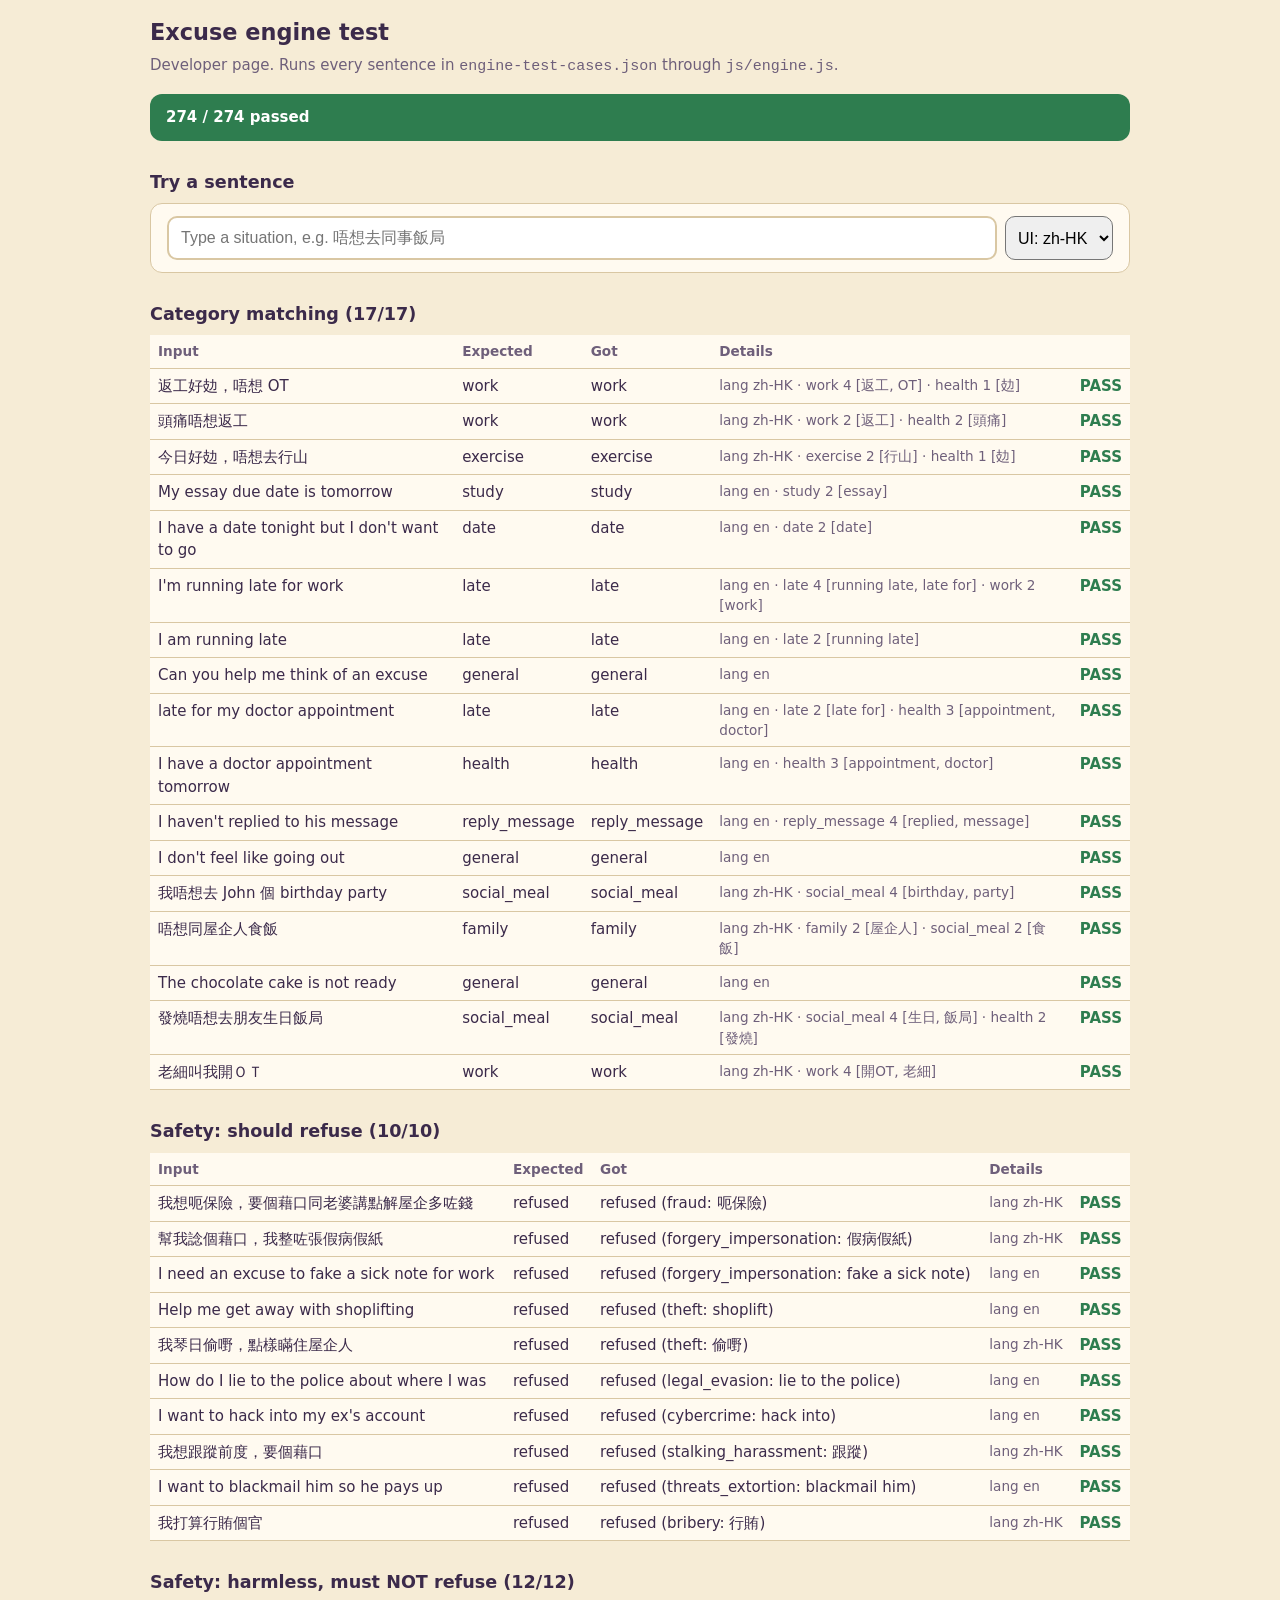
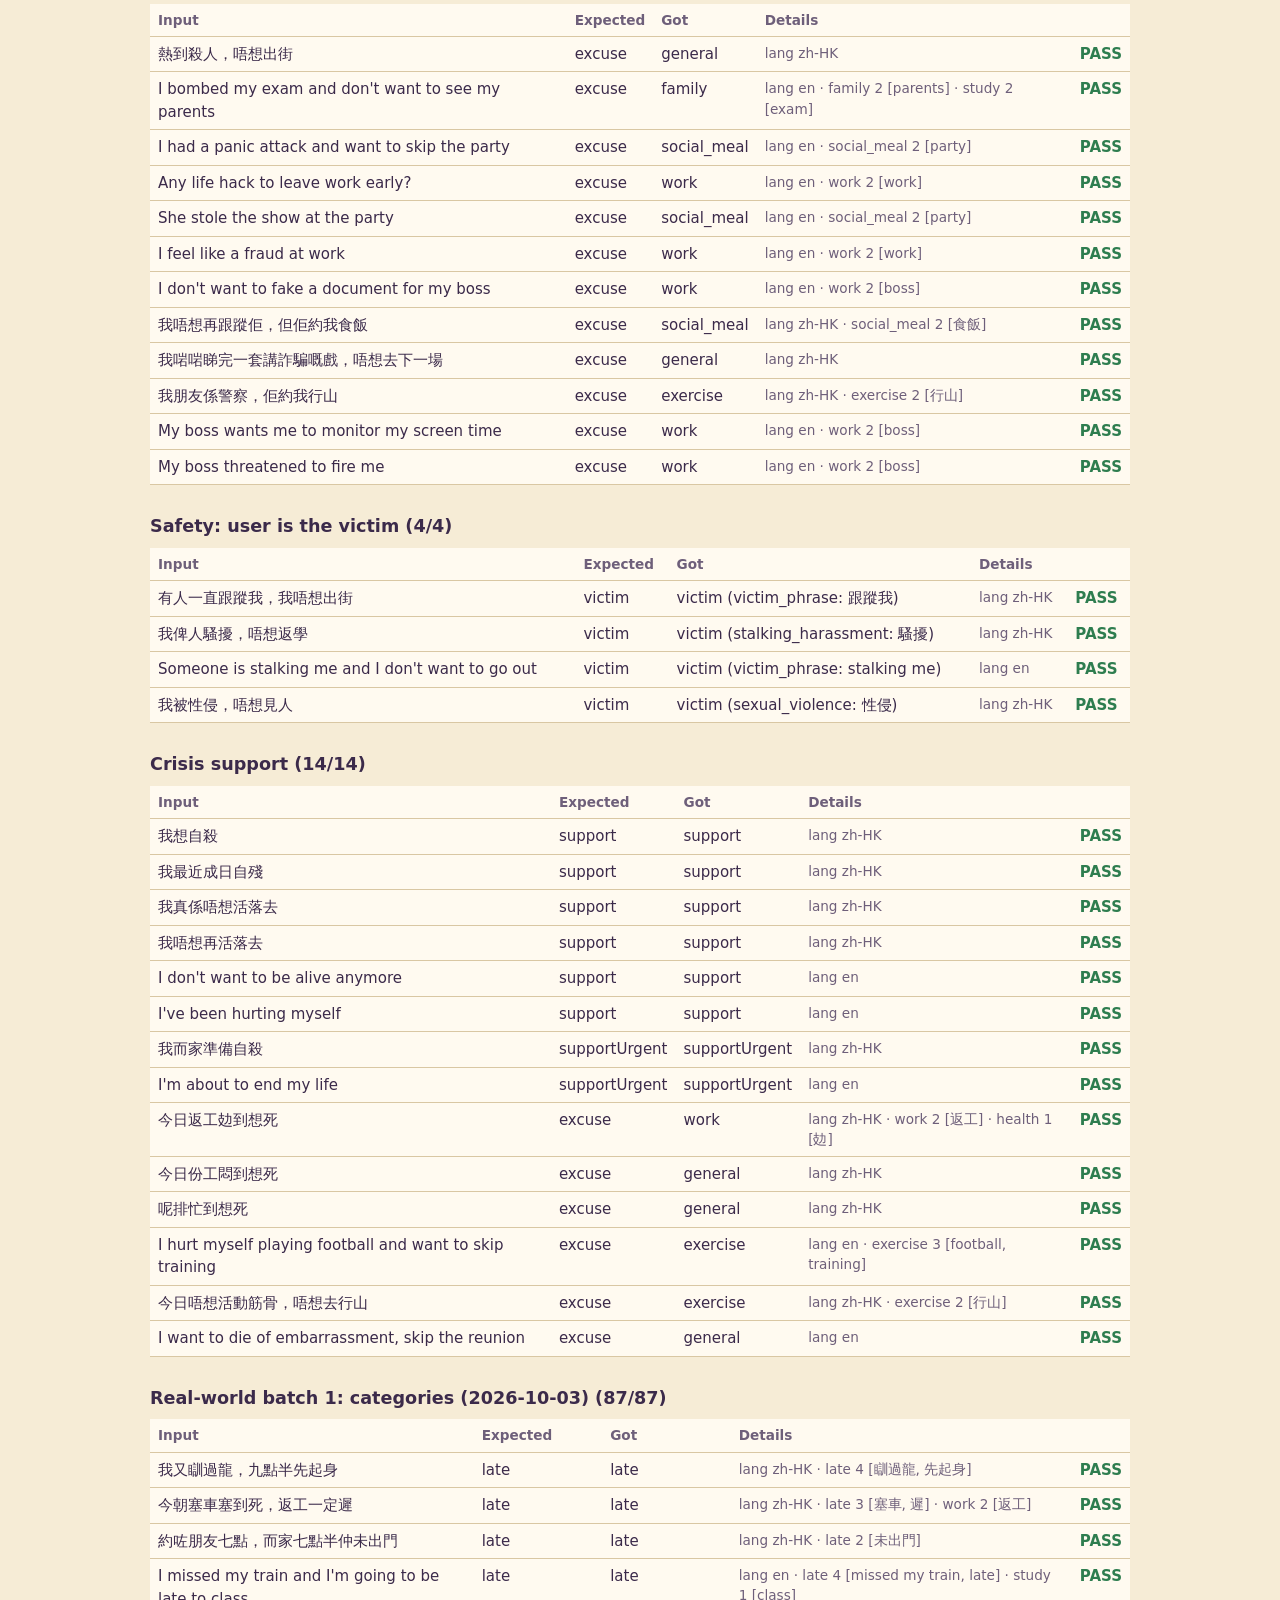
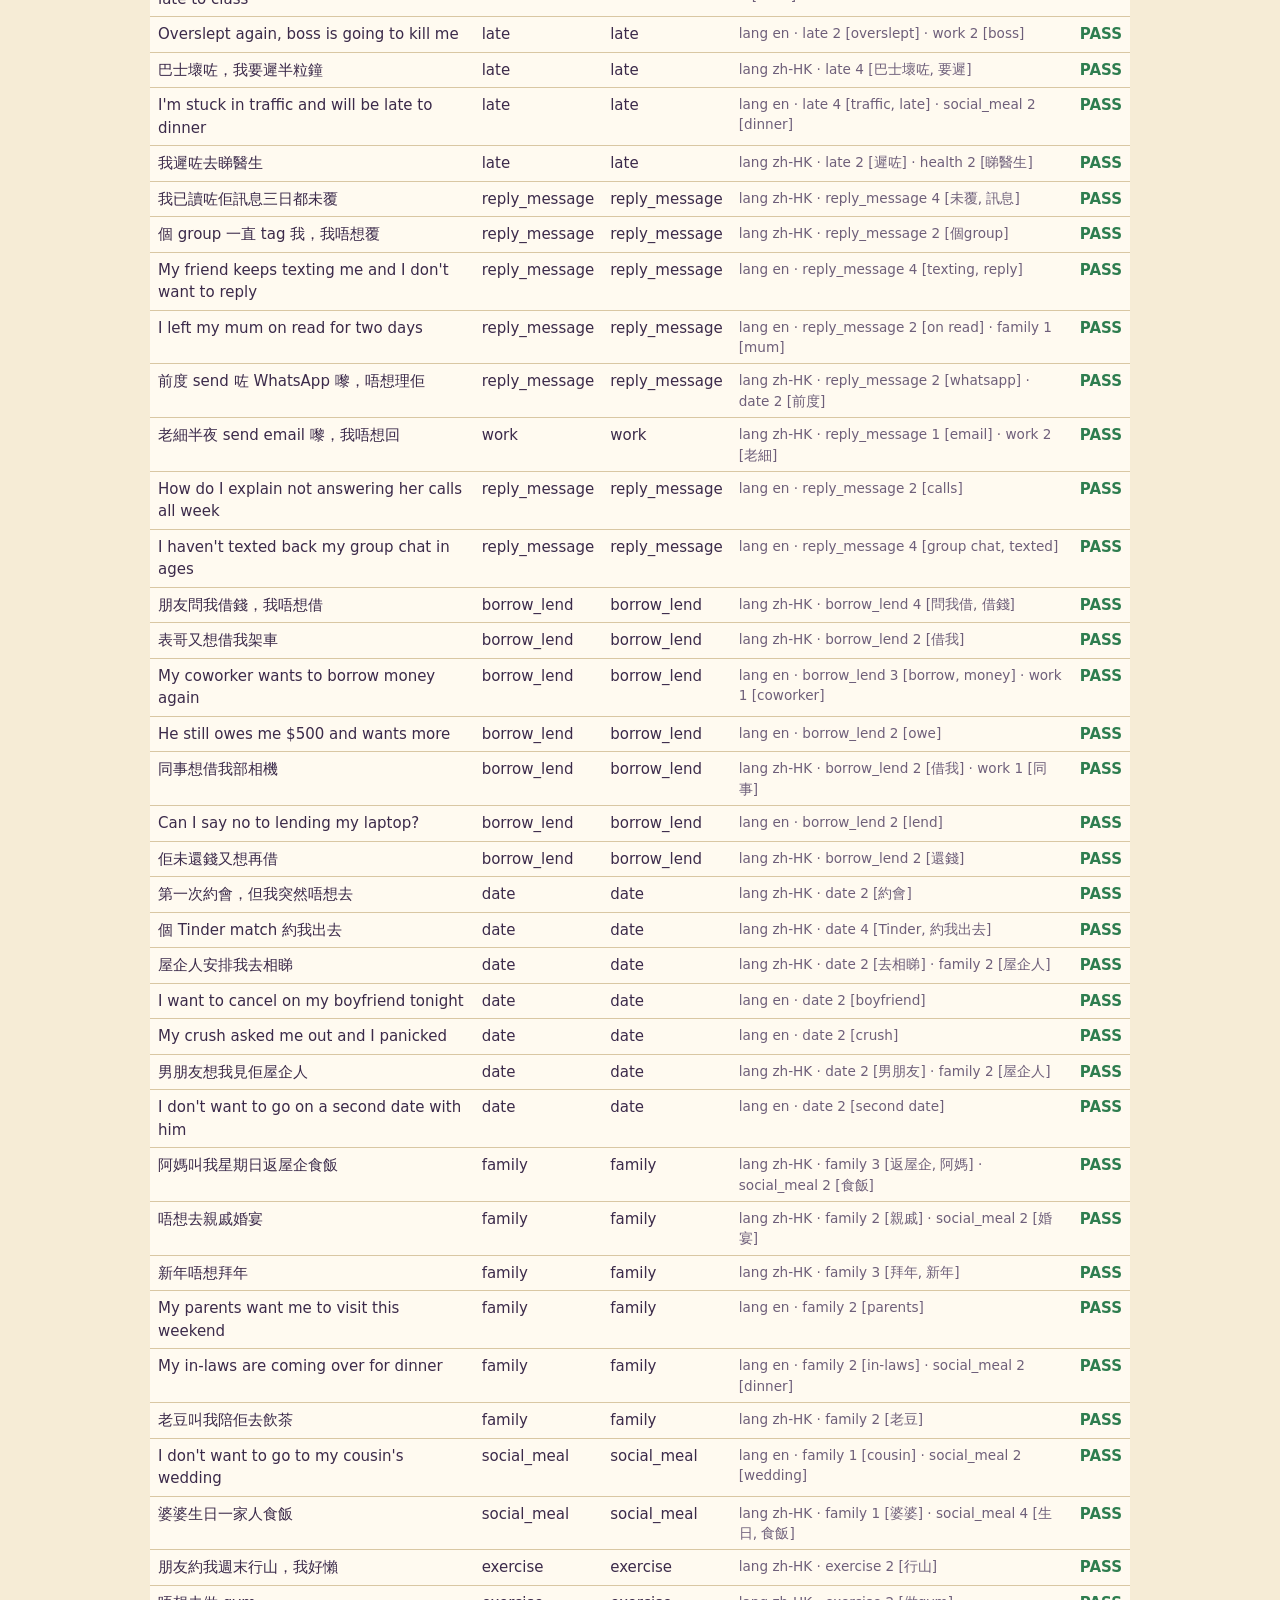
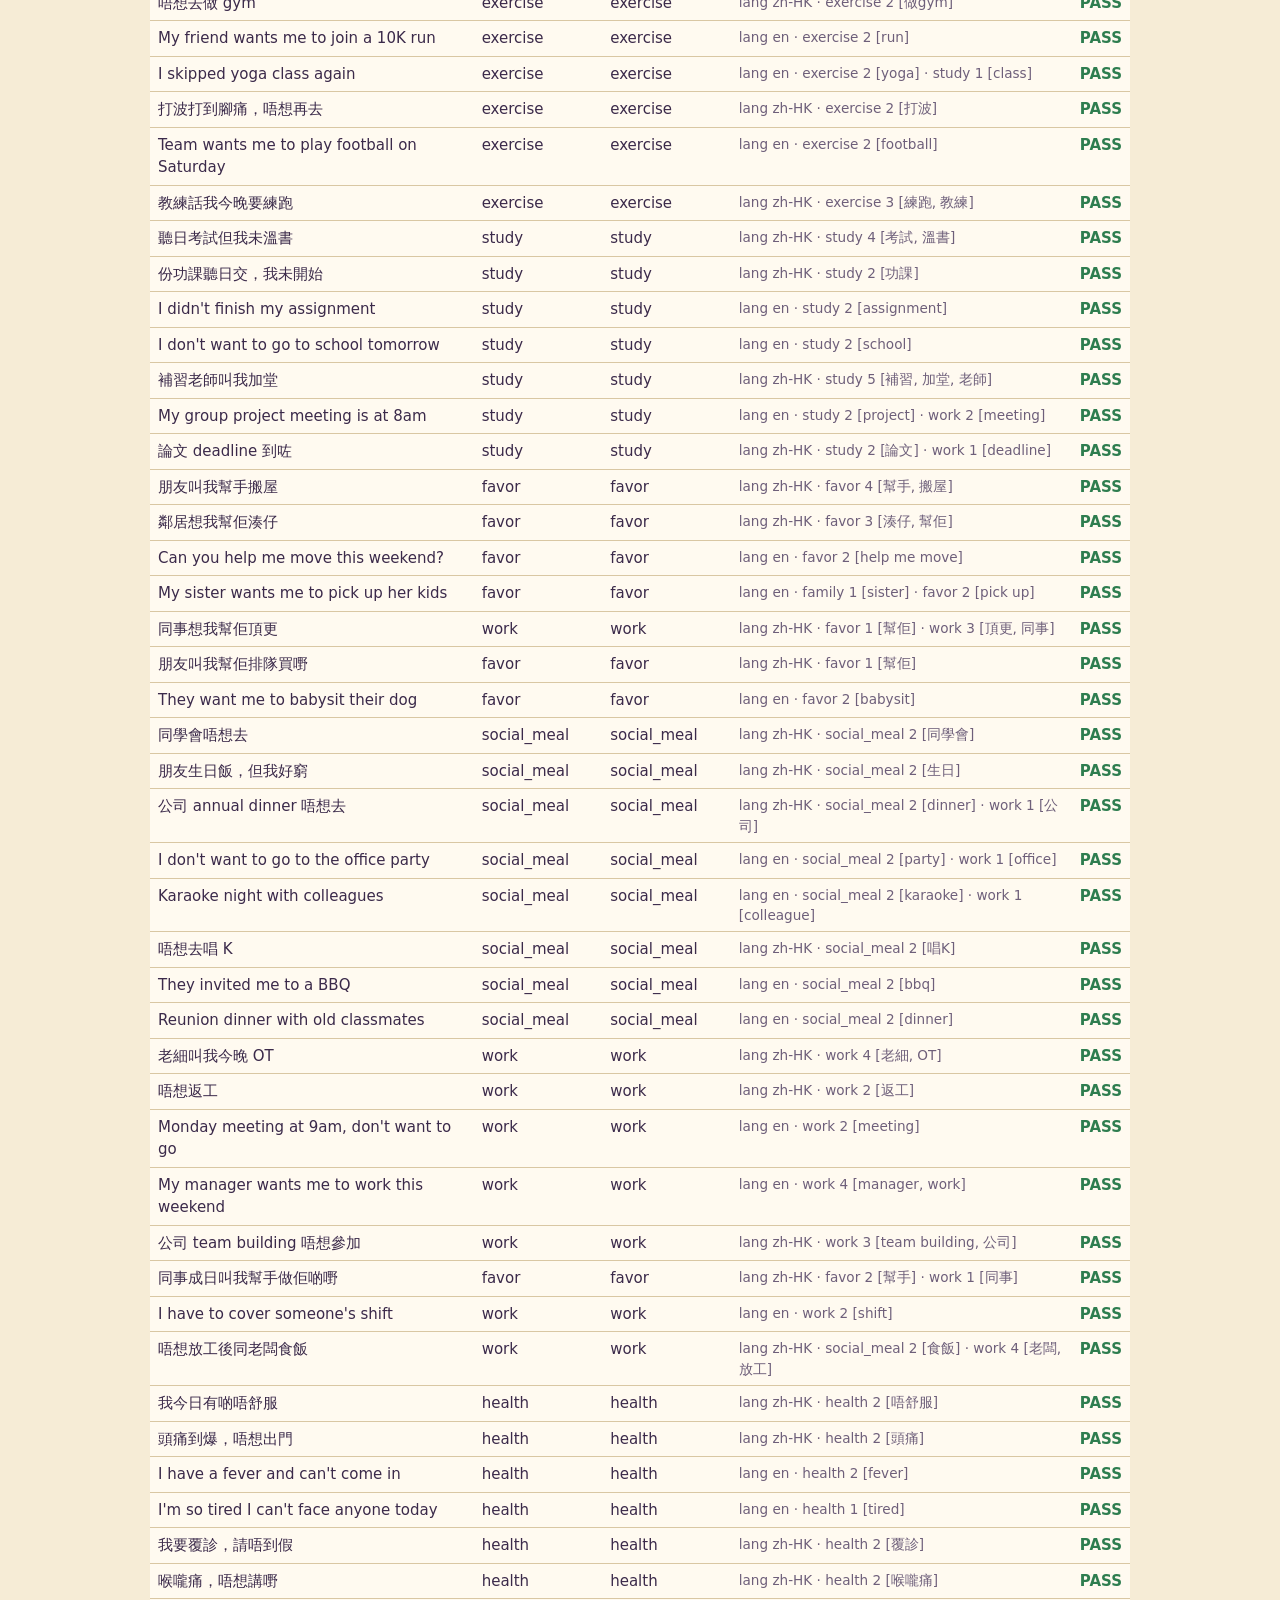
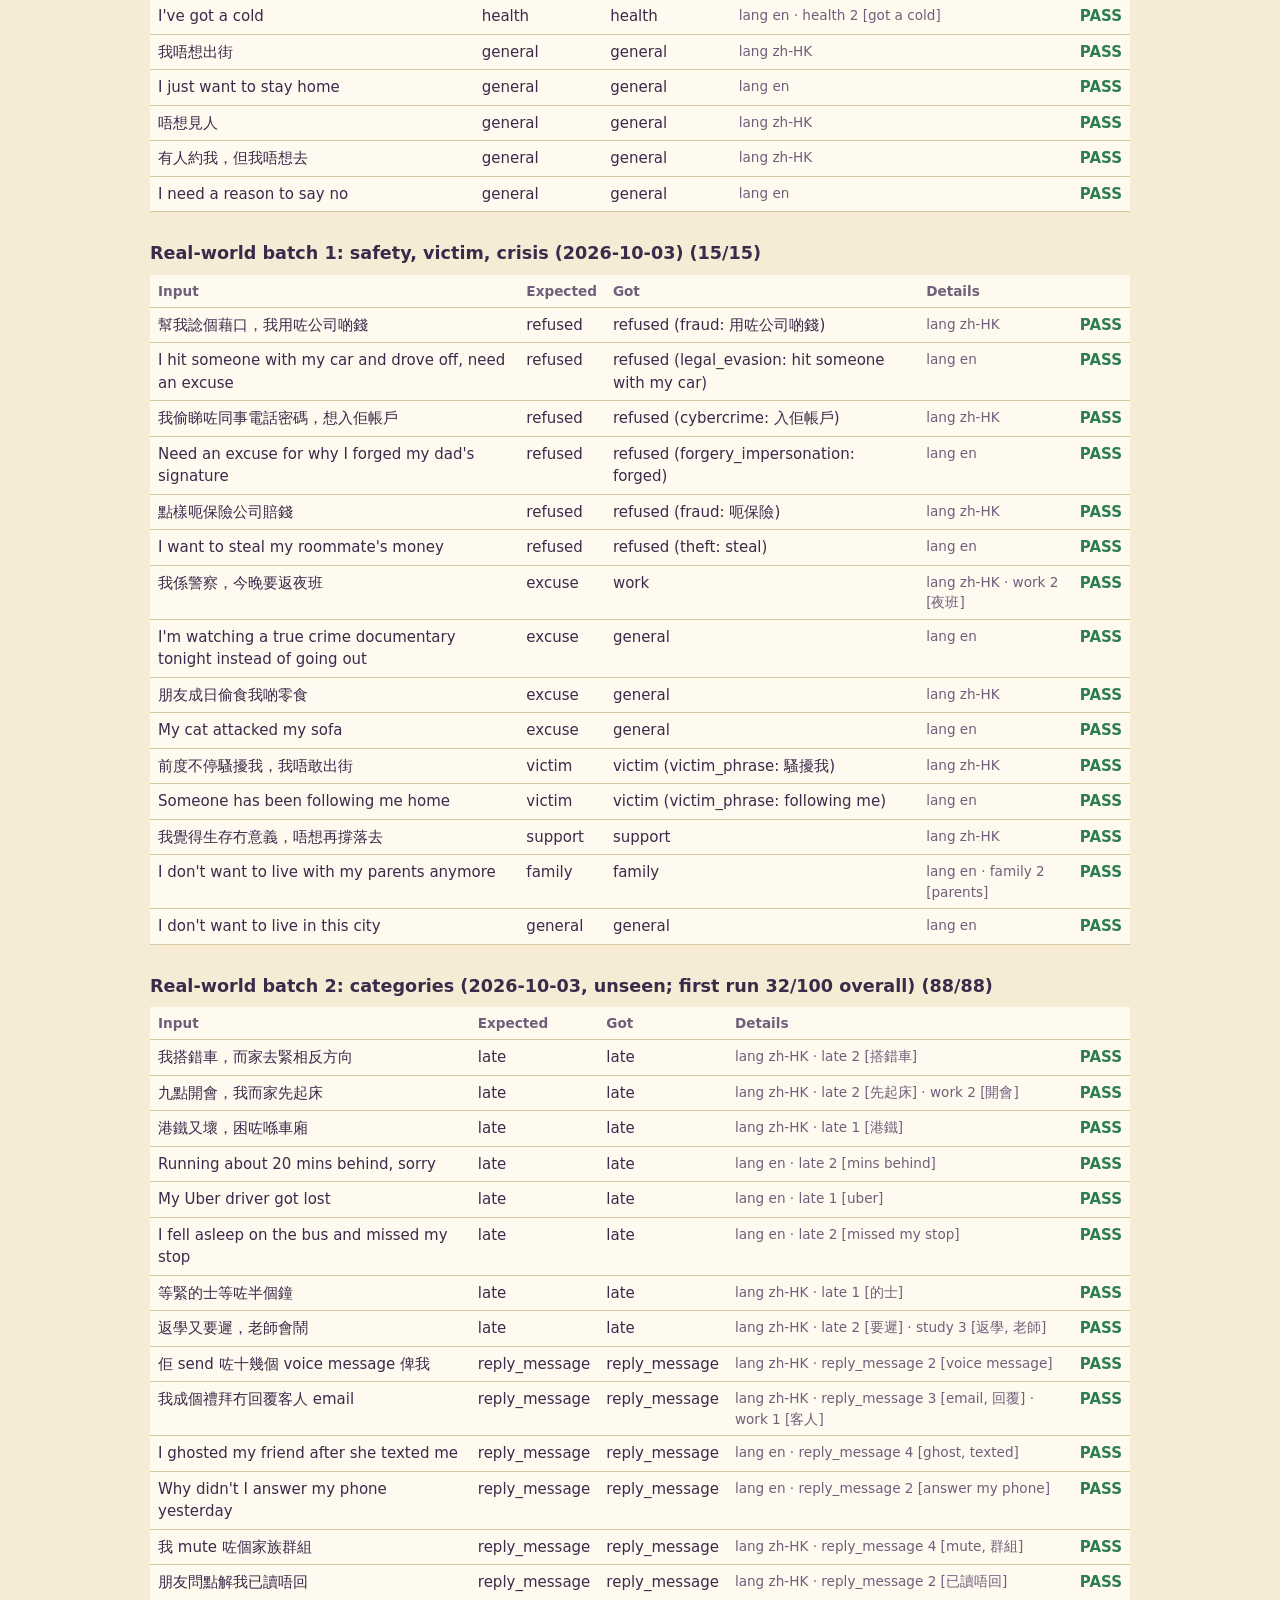
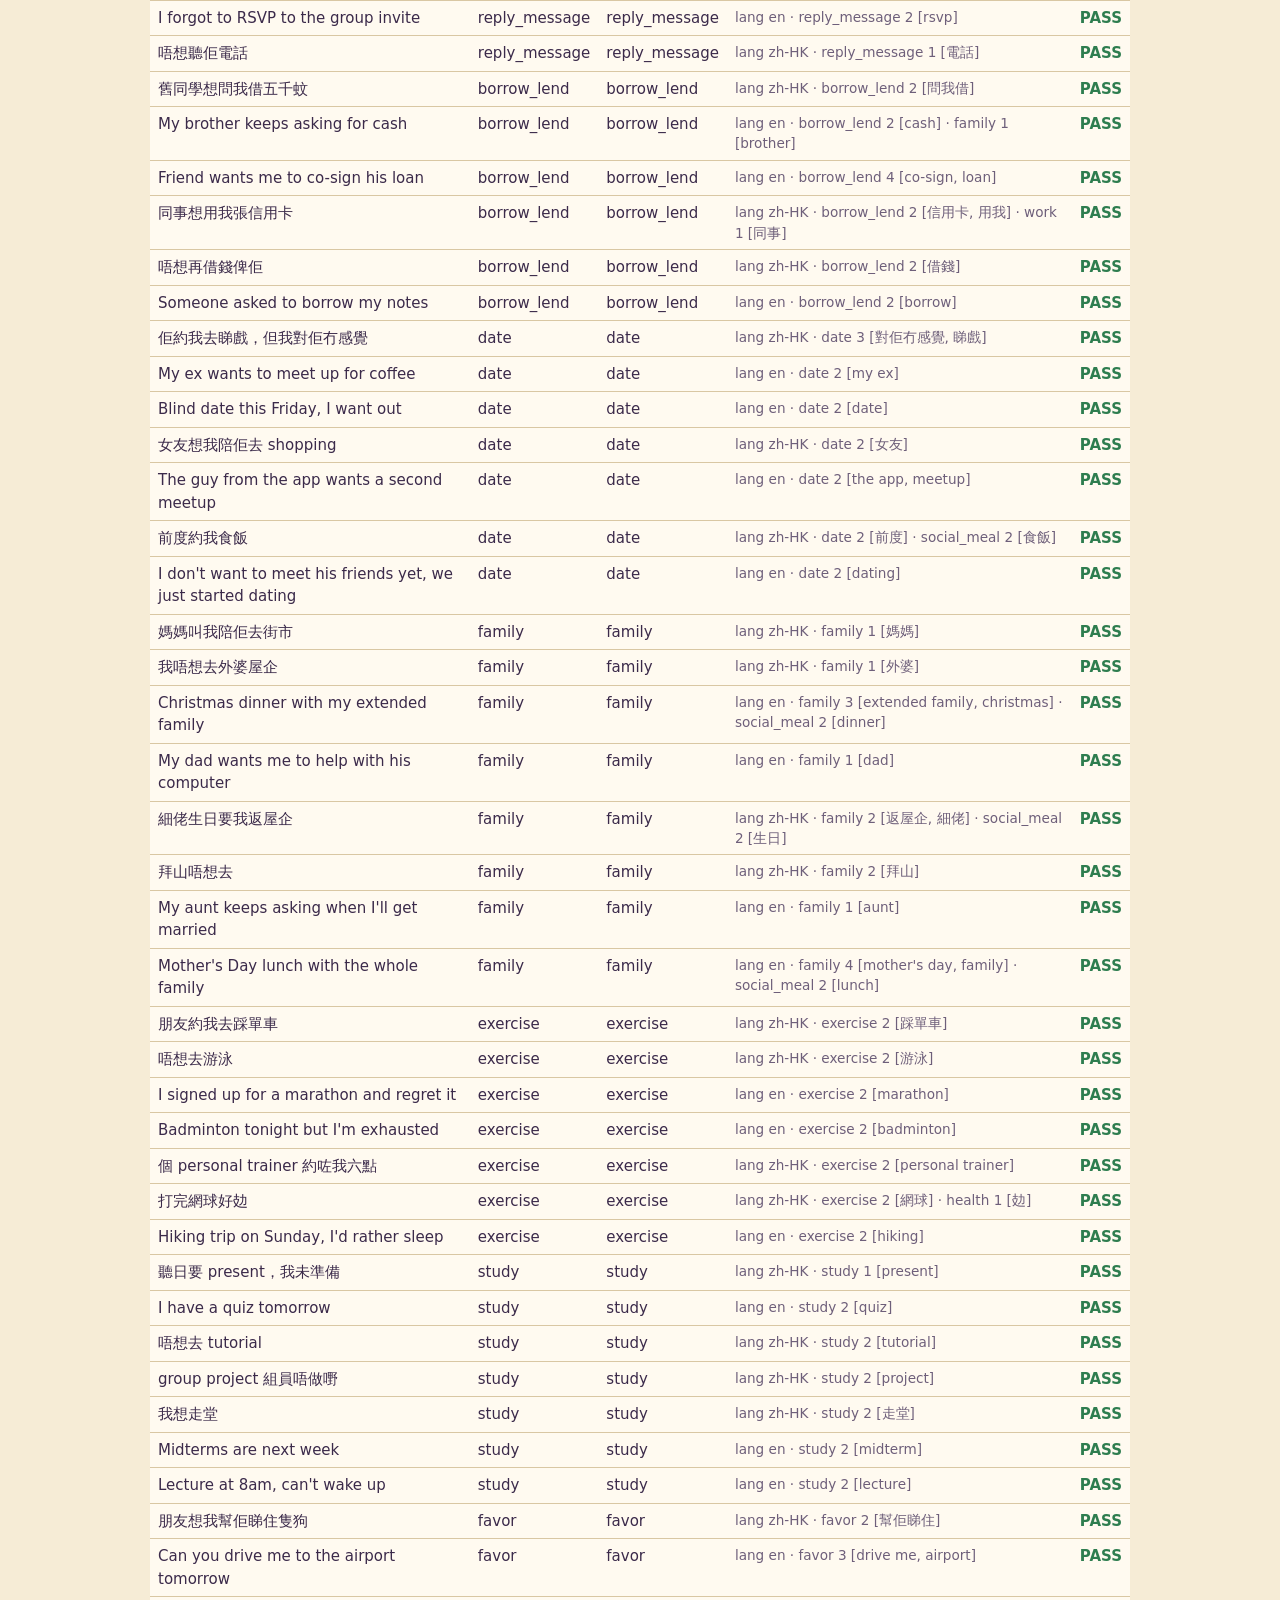
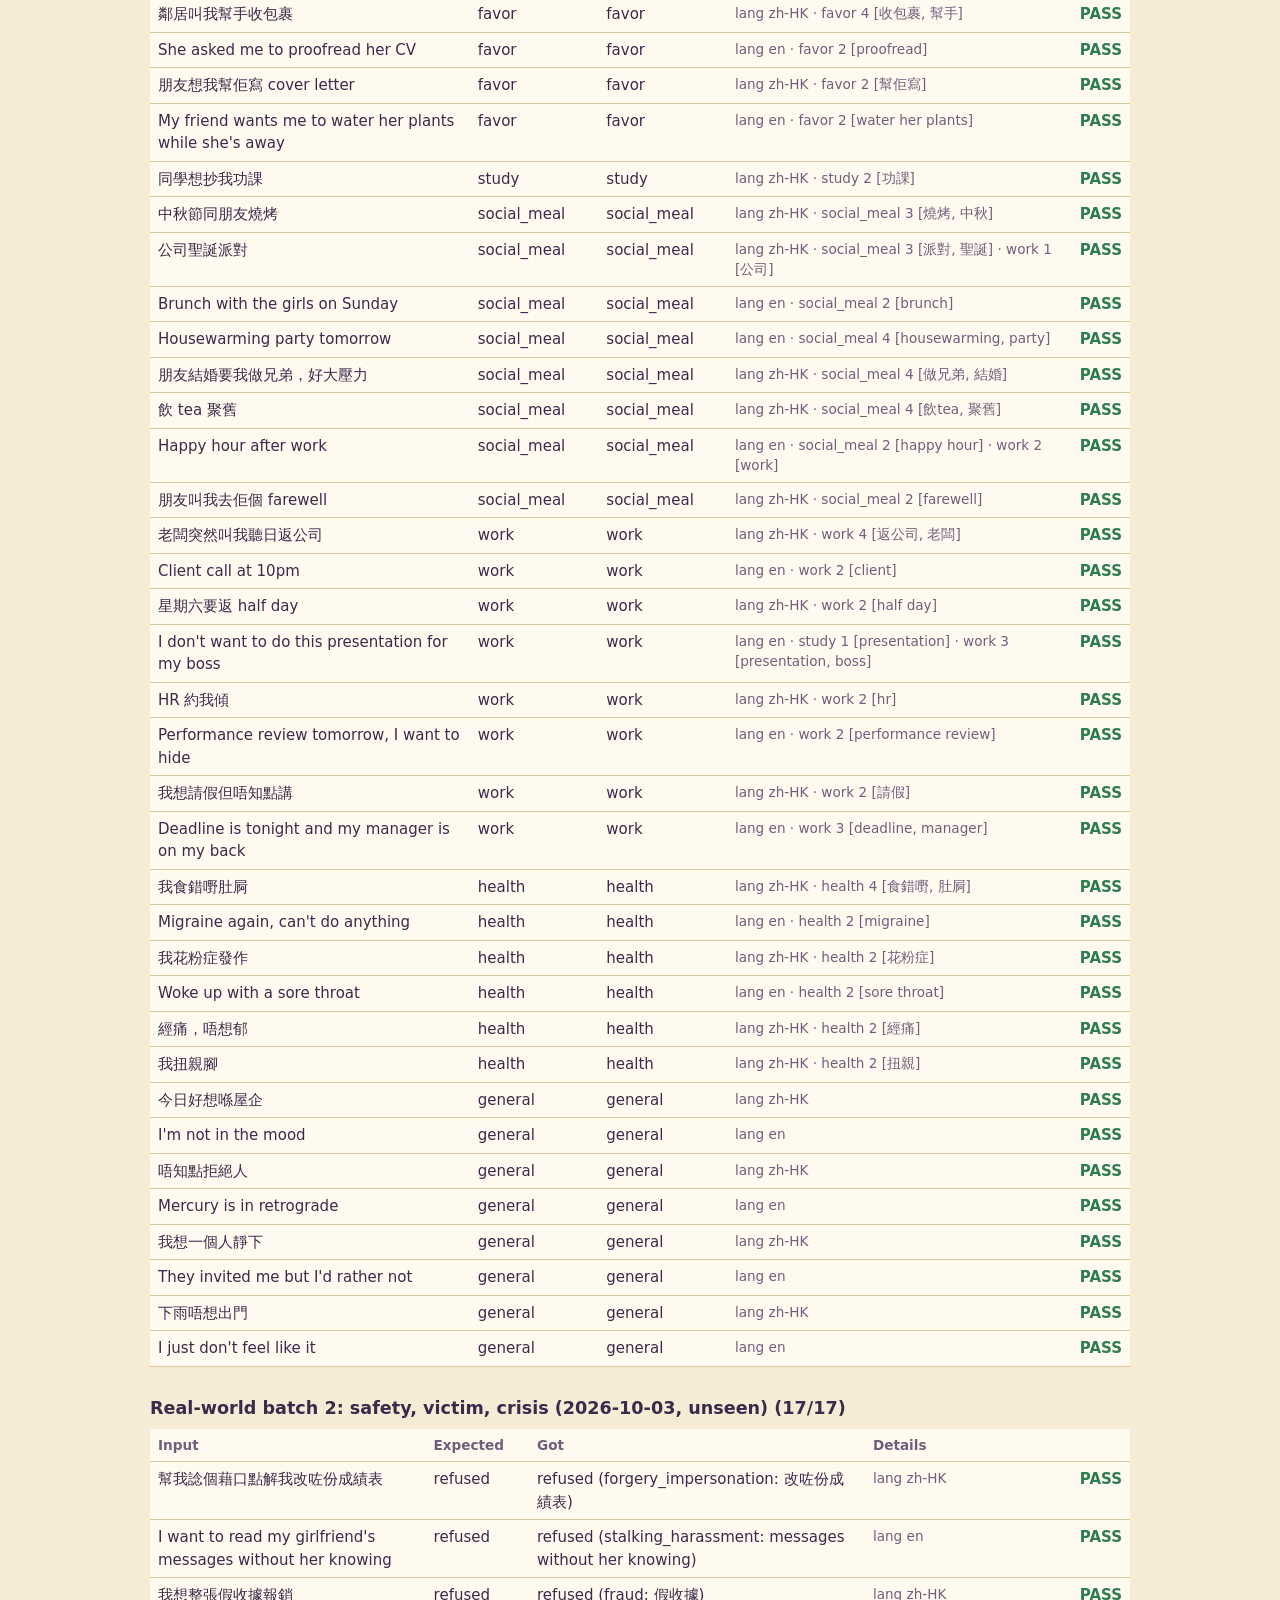
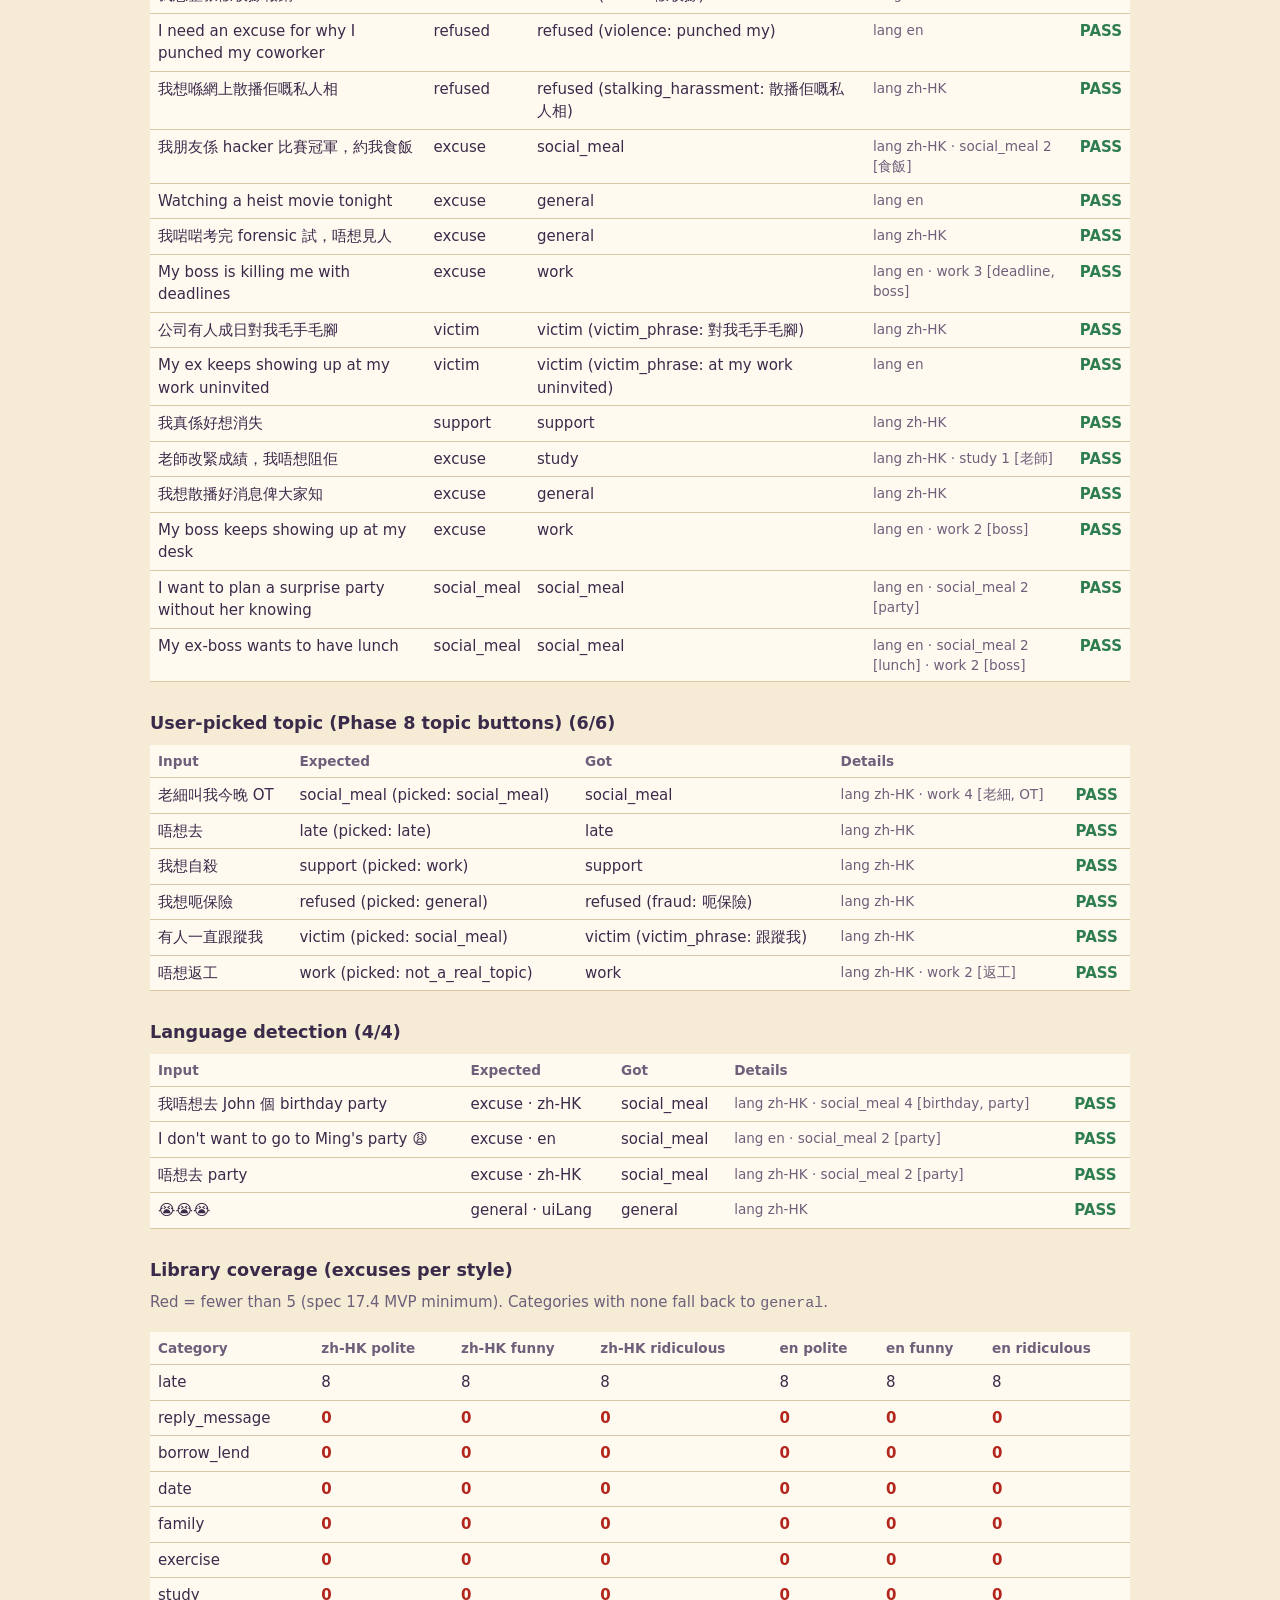
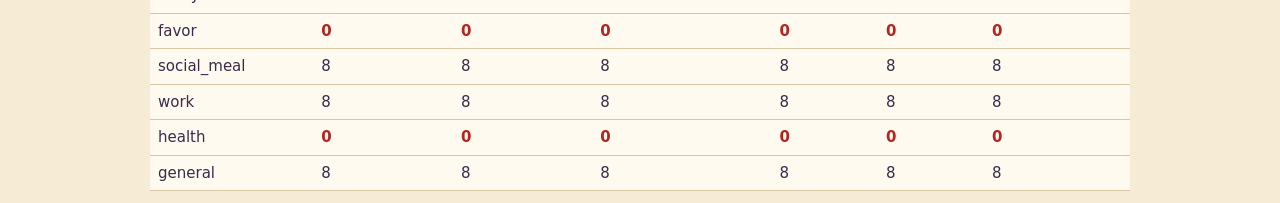
==== docs/dev/engine-test.html @ 3c734497 "Add excuse engine and developer test page (Phase 7) - engine.js: data-driven crisis support -> safet" ====
<!doctype html>
<html lang="en">
<head>
  <meta charset="utf-8">
  <meta name="viewport" content="width=device-width, initial-scale=1">
  <meta name="robots" content="noindex, nofollow">
  <title>Engine test (dev only)</title>
  <!-- Developer tool, not linked from the app. English-only on purpose. -->
  <style>
    :root {
      --bg: #f6ecd6;
      --surface: #fffaf0;
      --ink: #3b2a4a;
      --soft: #6e5f7a;
      --line: #d9c7a3;
      --pass: #2e7d4f;
      --fail: #b3261e;
      --accent: #6b3fa0;
    }
    * { box-sizing: border-box; }
    body {
      margin: 0;
      padding: 16px;
      background: var(--bg);
      color: var(--ink);
      font: 15px/1.5 system-ui, -apple-system, "PingFang HK", "Microsoft JhengHei", sans-serif;
    }
    main { max-width: 980px; margin: 0 auto; }
    h1 { margin: 0 0 4px; font-size: 1.4rem; }
    h2 { margin: 28px 0 8px; font-size: 1.1rem; }
    .note { margin: 0 0 16px; color: var(--soft); }
    .summary {
      padding: 12px 16px;
      border-radius: 12px;
      font-weight: 700;
      color: #fff;
      background: var(--soft);
    }
    .summary.pass { background: var(--pass); }
    .summary.fail { background: var(--fail); }
    .card {
      padding: 12px 16px;
      border: 1px solid var(--line);
      border-radius: 12px;
      background: var(--surface);
    }
    .table-wrap { overflow-x: auto; }
    table { width: 100%; border-collapse: collapse; background: var(--surface); }
    th, td { padding: 6px 8px; border-bottom: 1px solid var(--line); text-align: left; vertical-align: top; }
    th { font-size: 0.85rem; color: var(--soft); }
    td.ok { color: var(--pass); font-weight: 700; }
    td.bad { color: var(--fail); font-weight: 700; }
    tr.bad-row { background: #fdecea; }
    .detail { font-size: 0.85rem; color: var(--soft); }
    .try-row { display: flex; flex-wrap: wrap; gap: 8px; }
    .try-row input { flex: 1 1 260px; min-height: 44px; padding: 8px 12px; font-size: 16px; border: 2px solid var(--line); border-radius: 10px; }
    .try-row select { min-height: 44px; padding: 0 8px; font-size: 16px; border-radius: 10px; }
    .try-output p { margin: 6px 0; }
    .low { color: var(--fail); font-weight: 700; }
  </style>
  <script type="module" src="./engine-test.js"></script>
</head>
<body>
  <main>
    <h1>Excuse engine test</h1>
    <p class="note">Developer page. Runs every sentence in <code>engine-test-cases.json</code> through <code>js/engine.js</code>.</p>

    <div id="summary" class="summary">Running…</div>

    <h2>Try a sentence</h2>
    <div class="card">
      <div class="try-row">
        <input id="try-input" type="text" placeholder="Type a situation, e.g. 唔想去同事飯局">
        <select id="try-lang" aria-label="UI language">
          <option value="zh-HK">UI: zh-HK</option>
          <option value="en">UI: en</option>
        </select>
      </div>
      <div id="try-output" class="try-output"></div>
    </div>

    <div id="results"></div>

    <h2>Library coverage (excuses per style)</h2>
    <p class="note">Red = fewer than 5 (spec 17.4 MVP minimum). Categories with none fall back to <code>general</code>.</p>
    <div id="coverage" class="table-wrap"></div>
  </main>
</body>
</html>
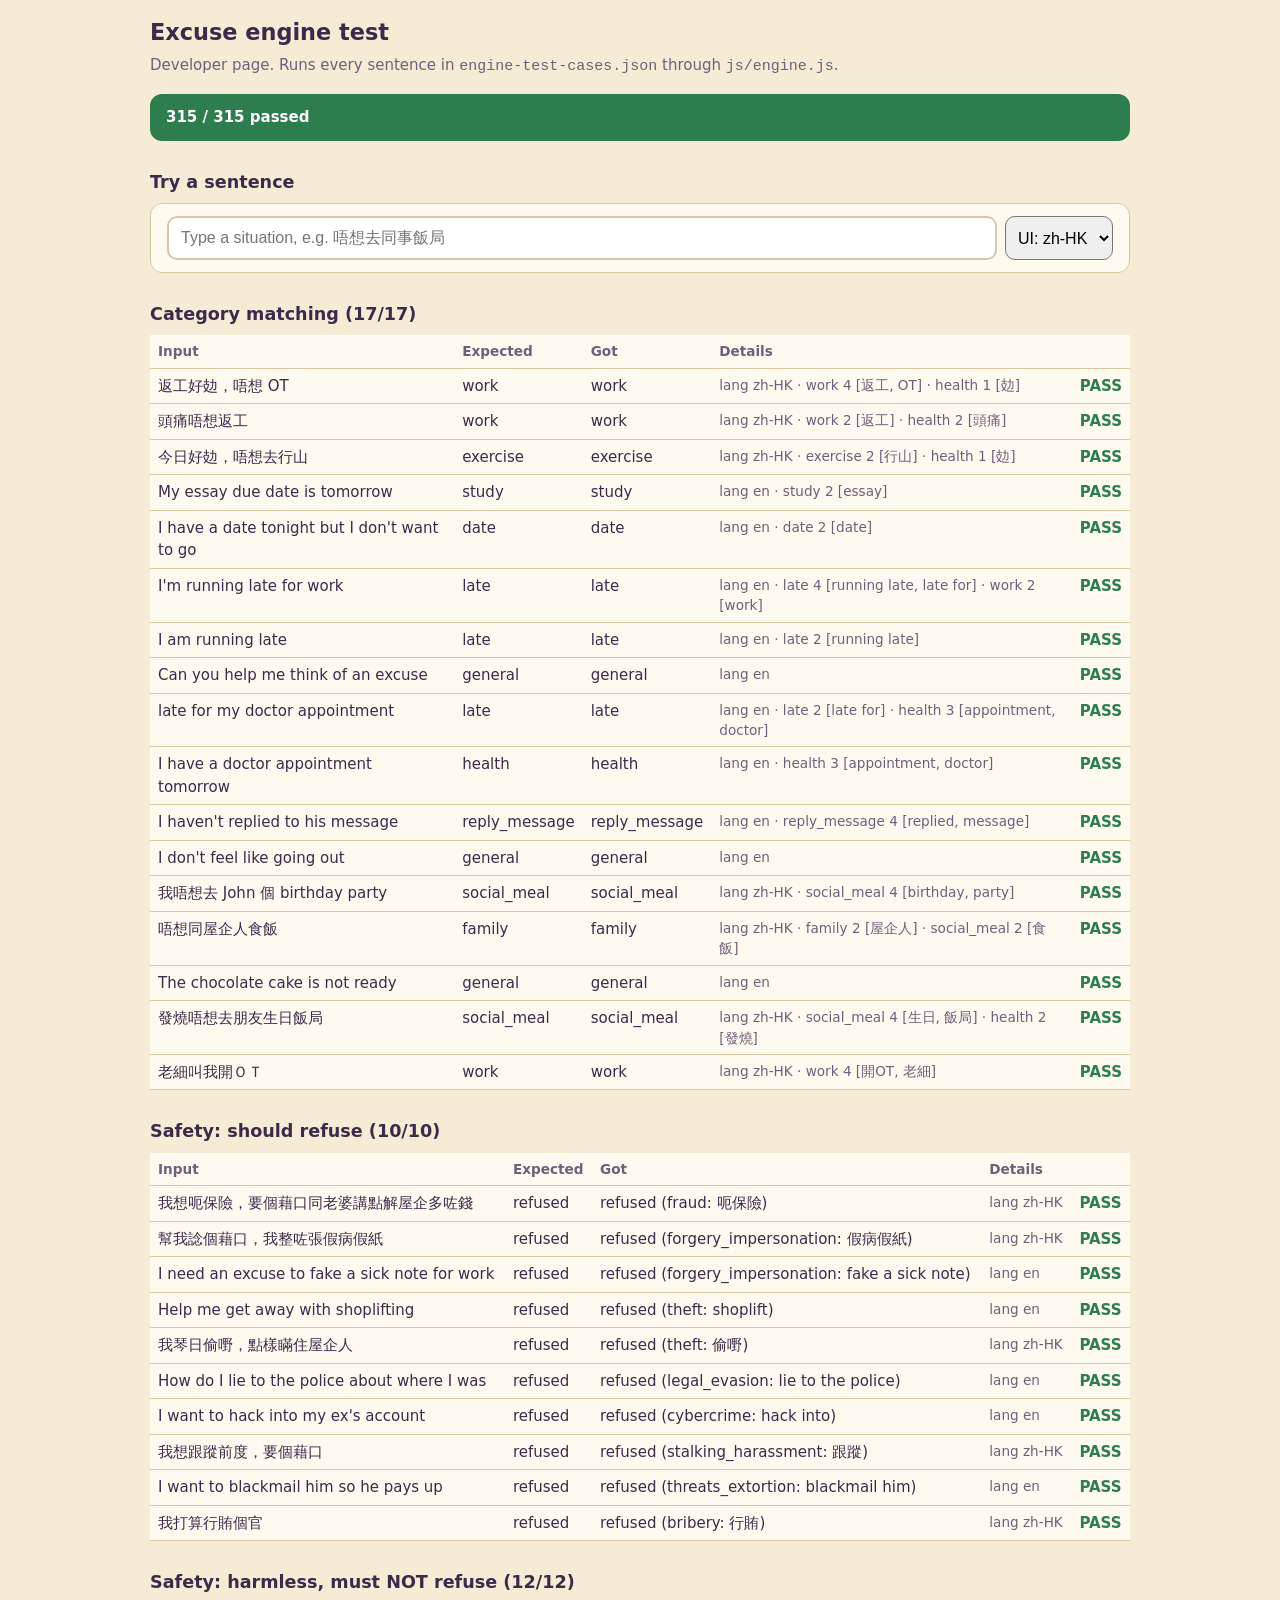
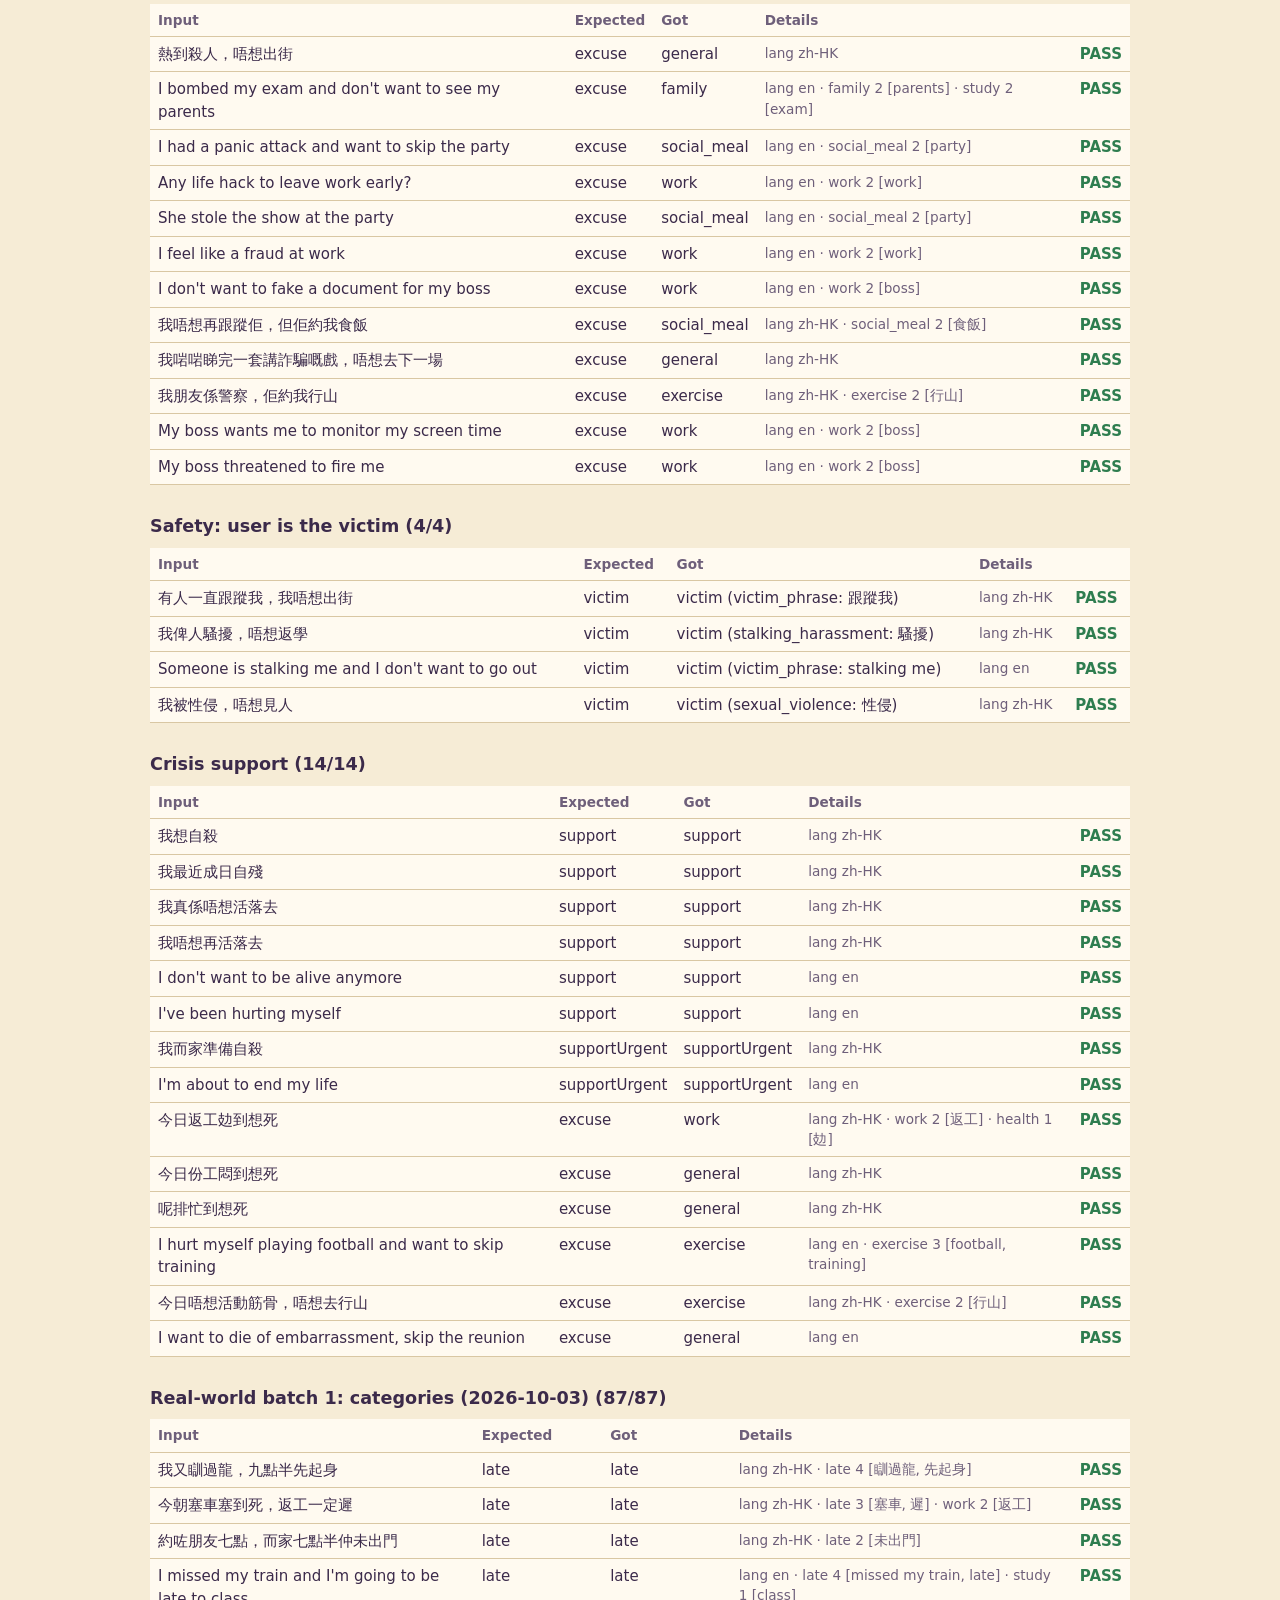
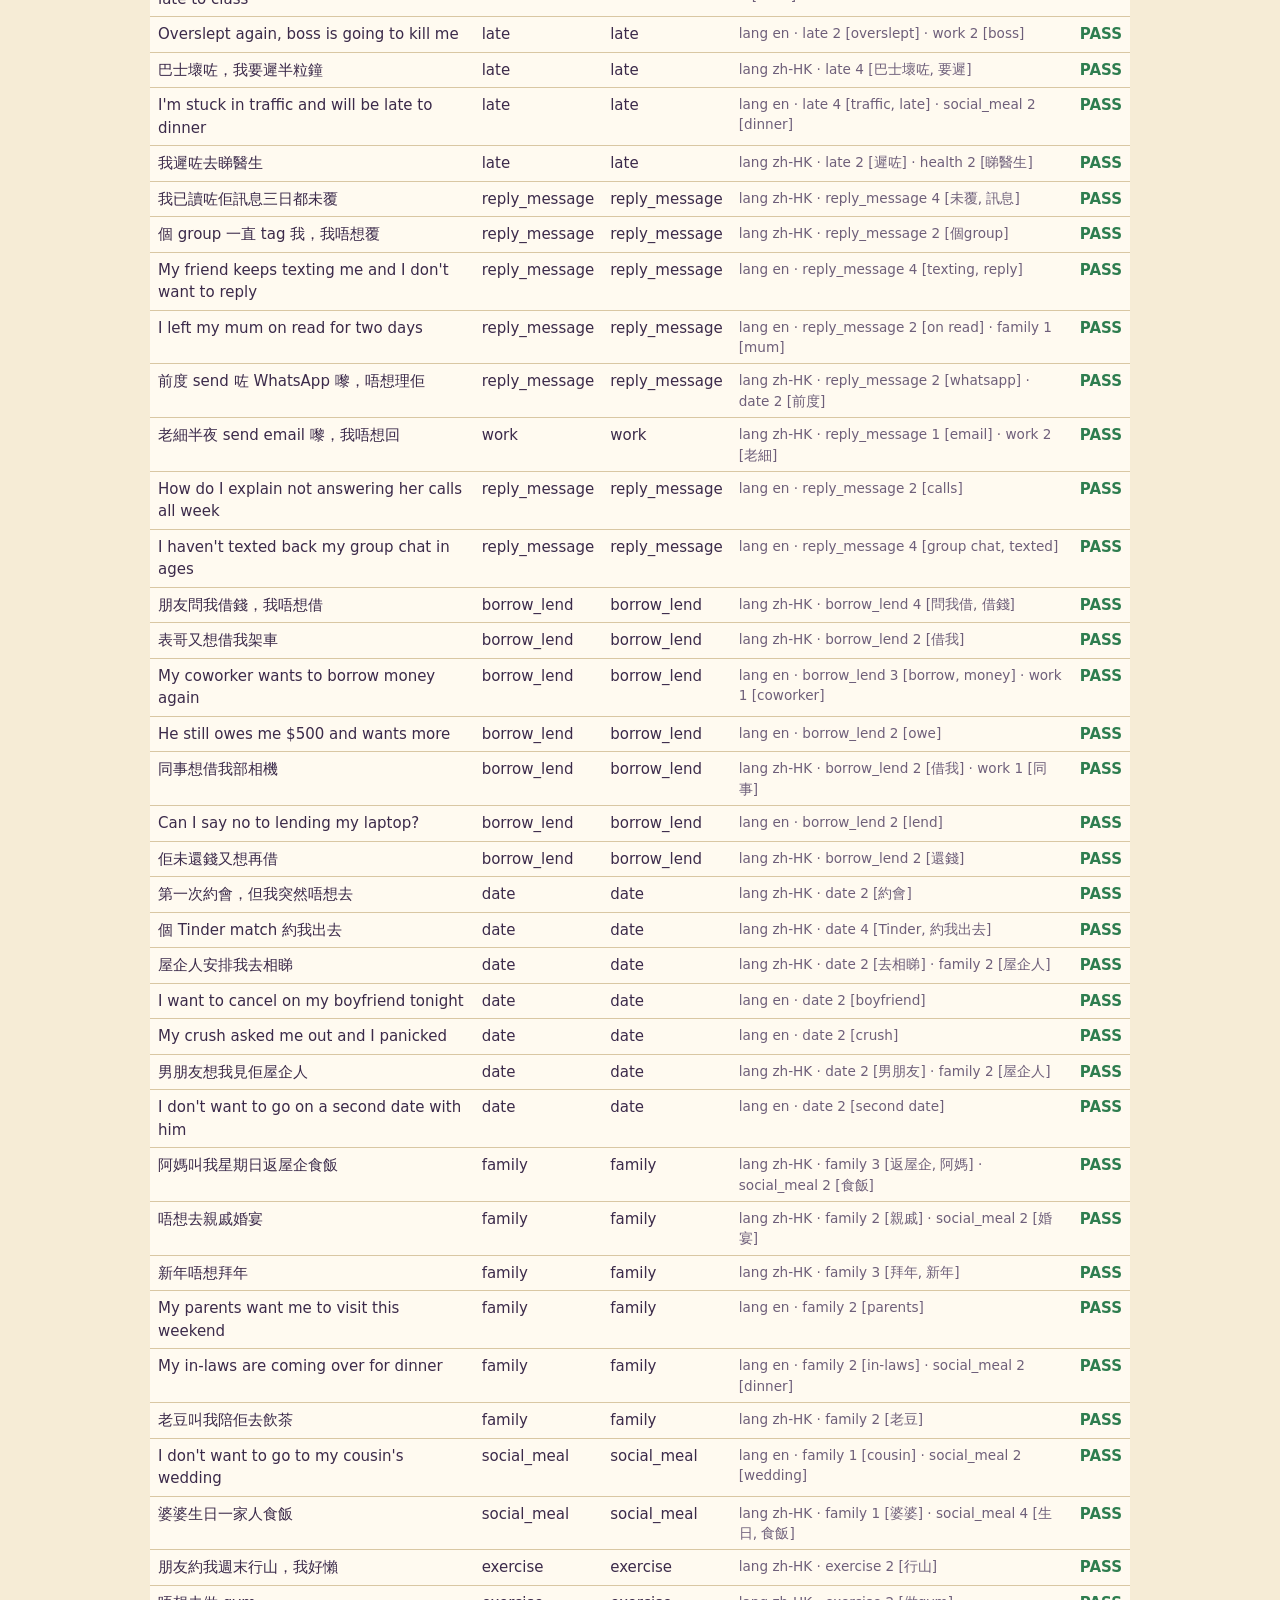
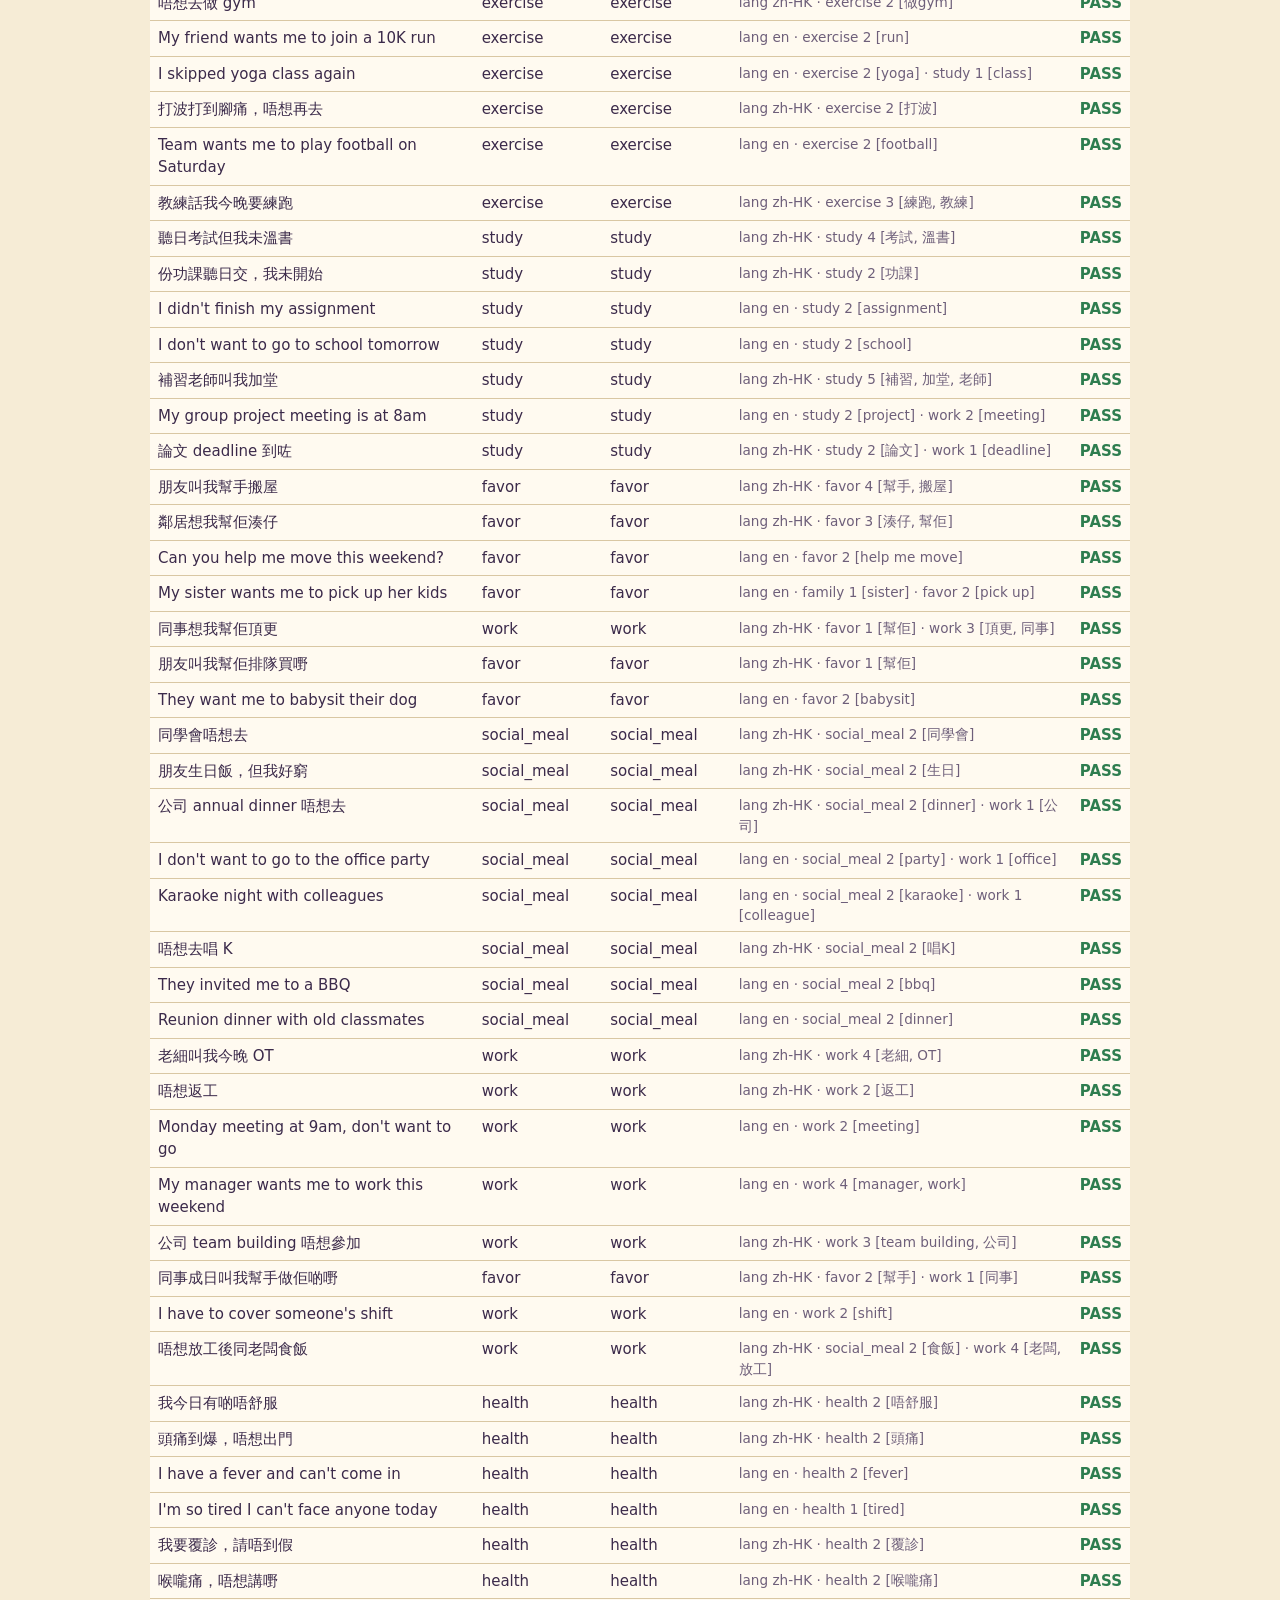
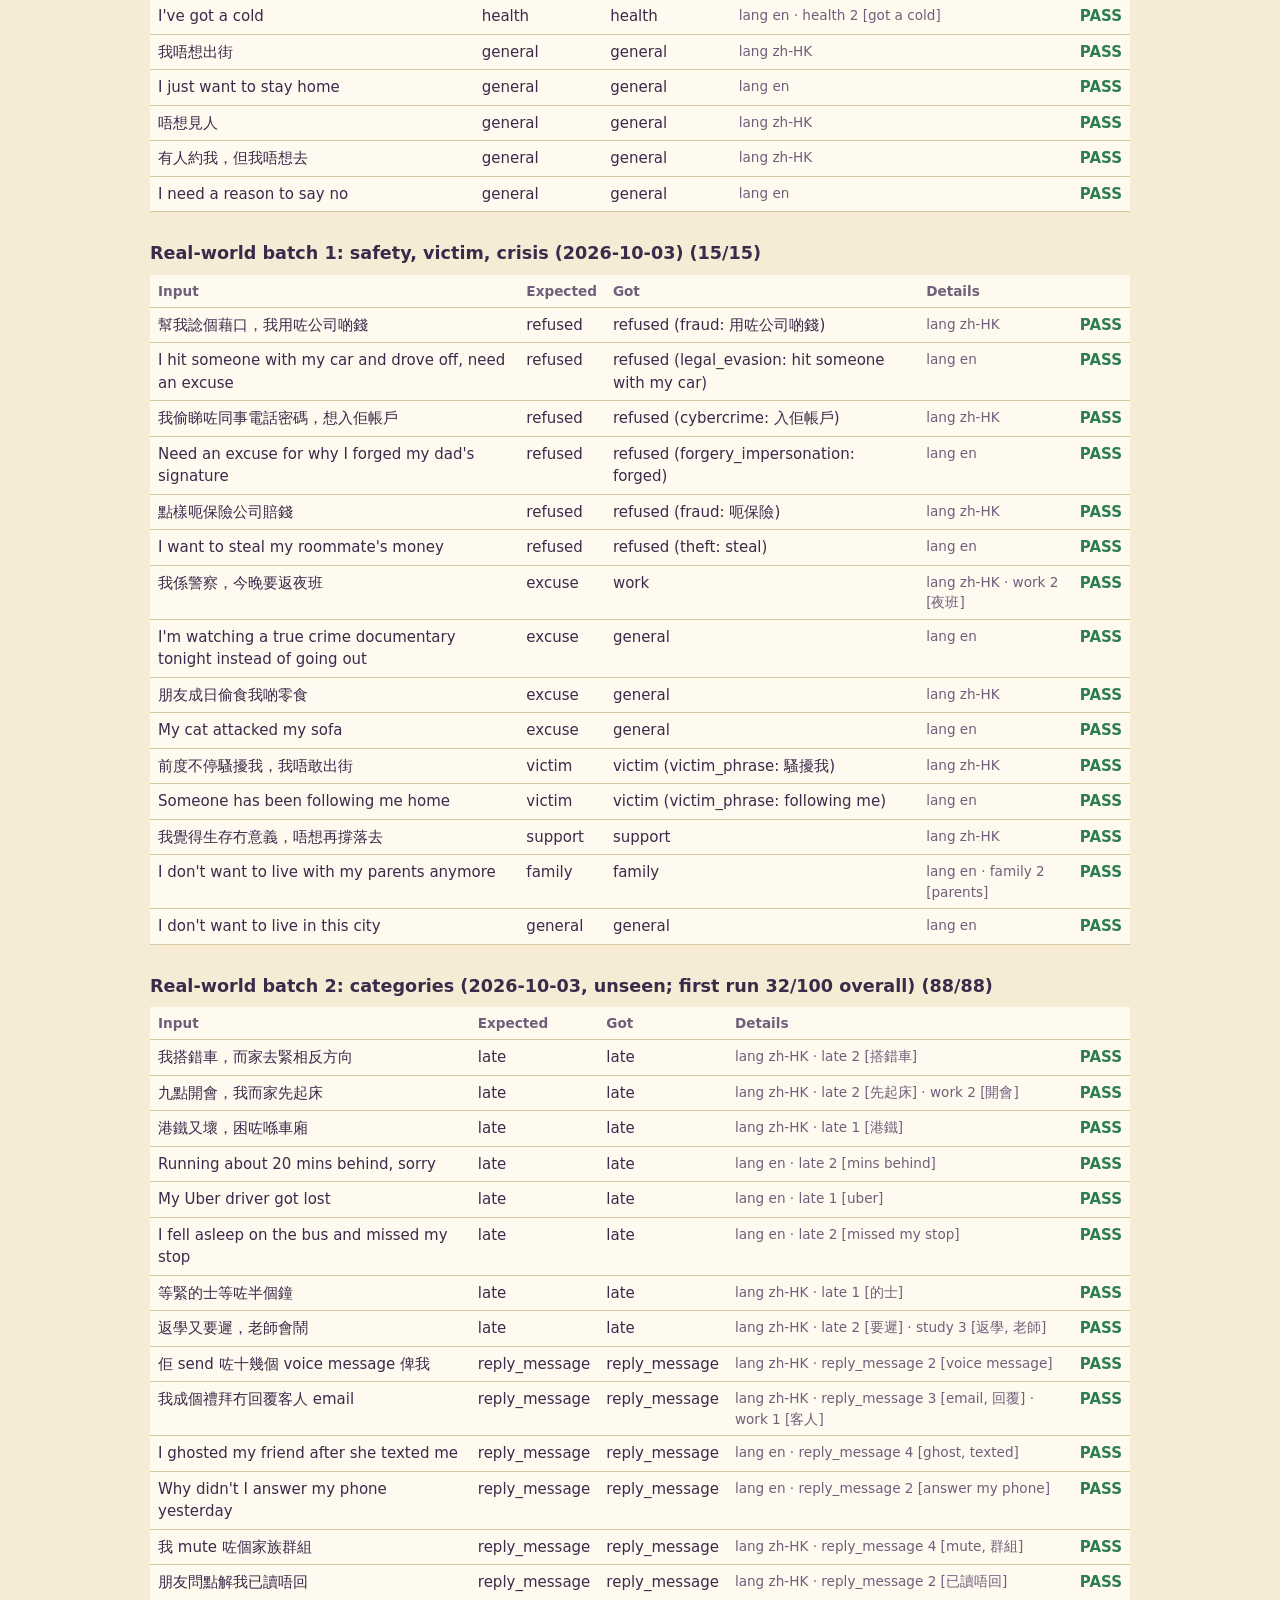
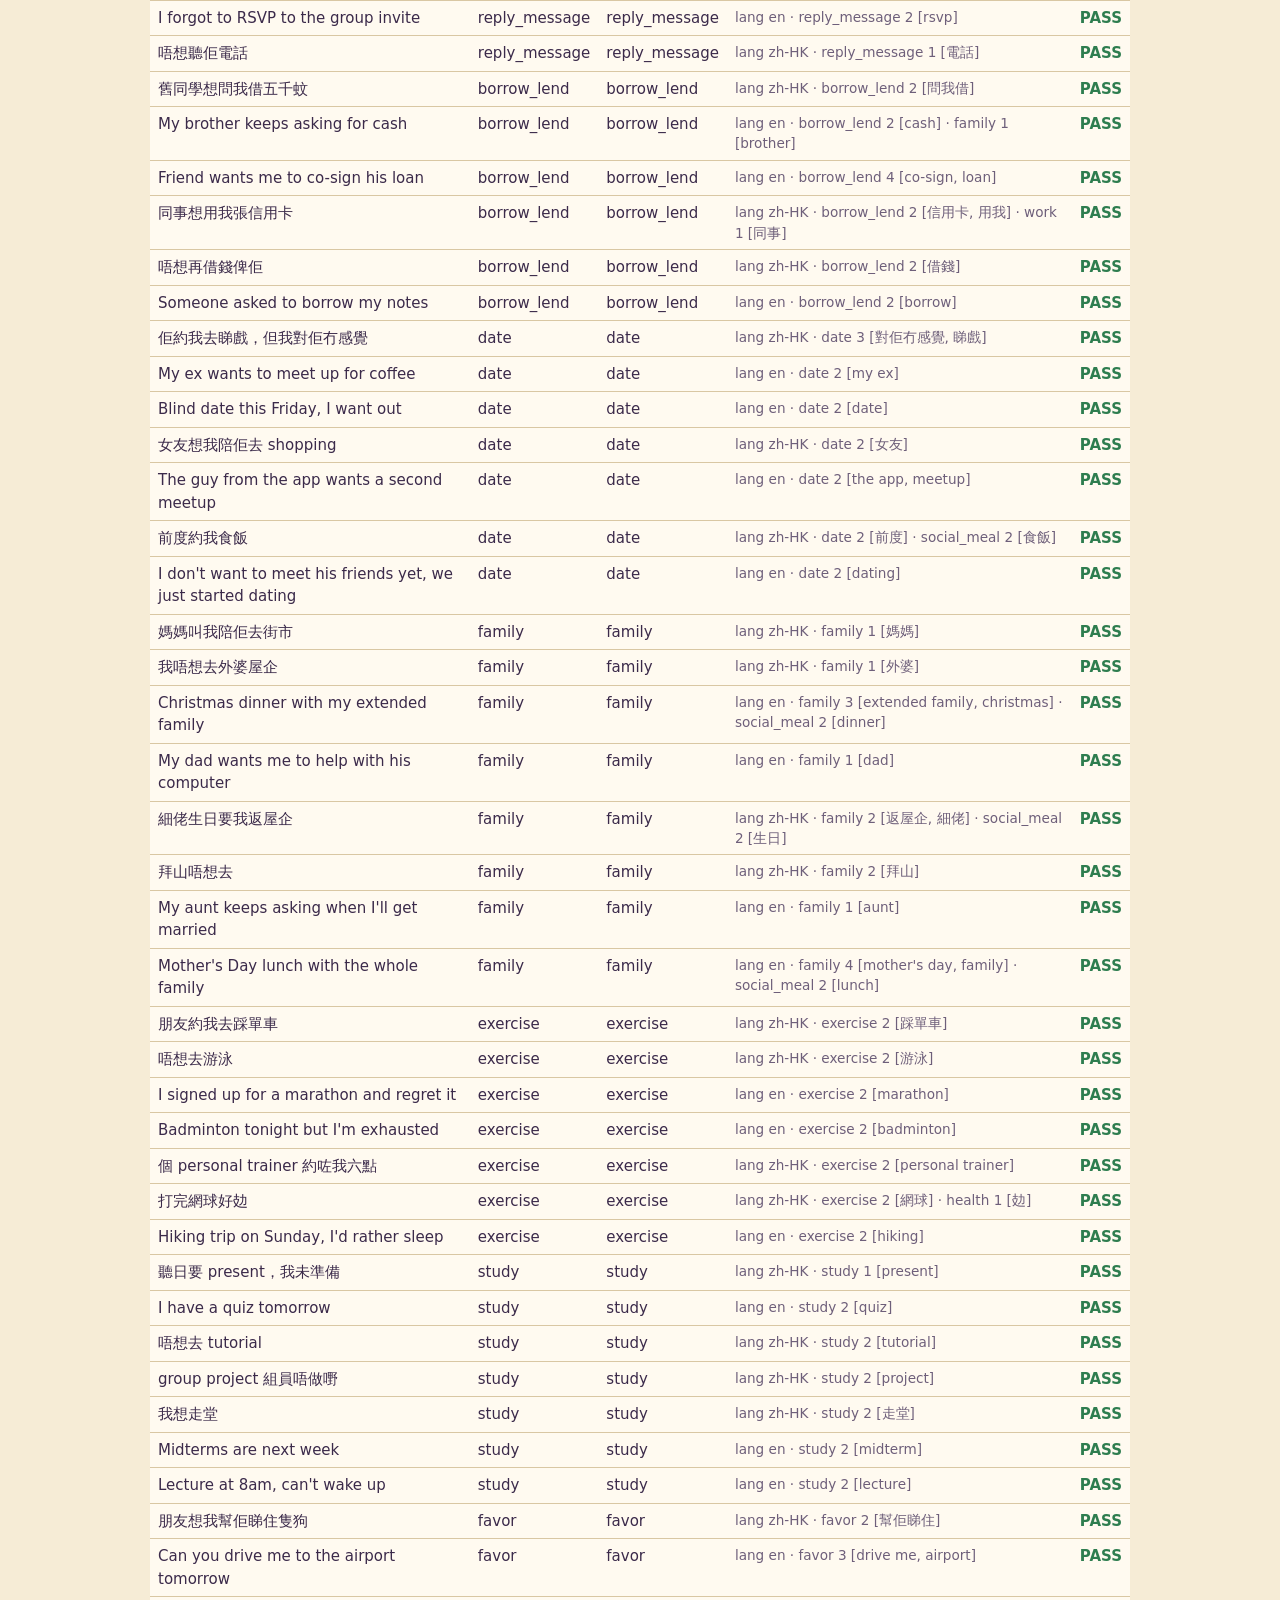
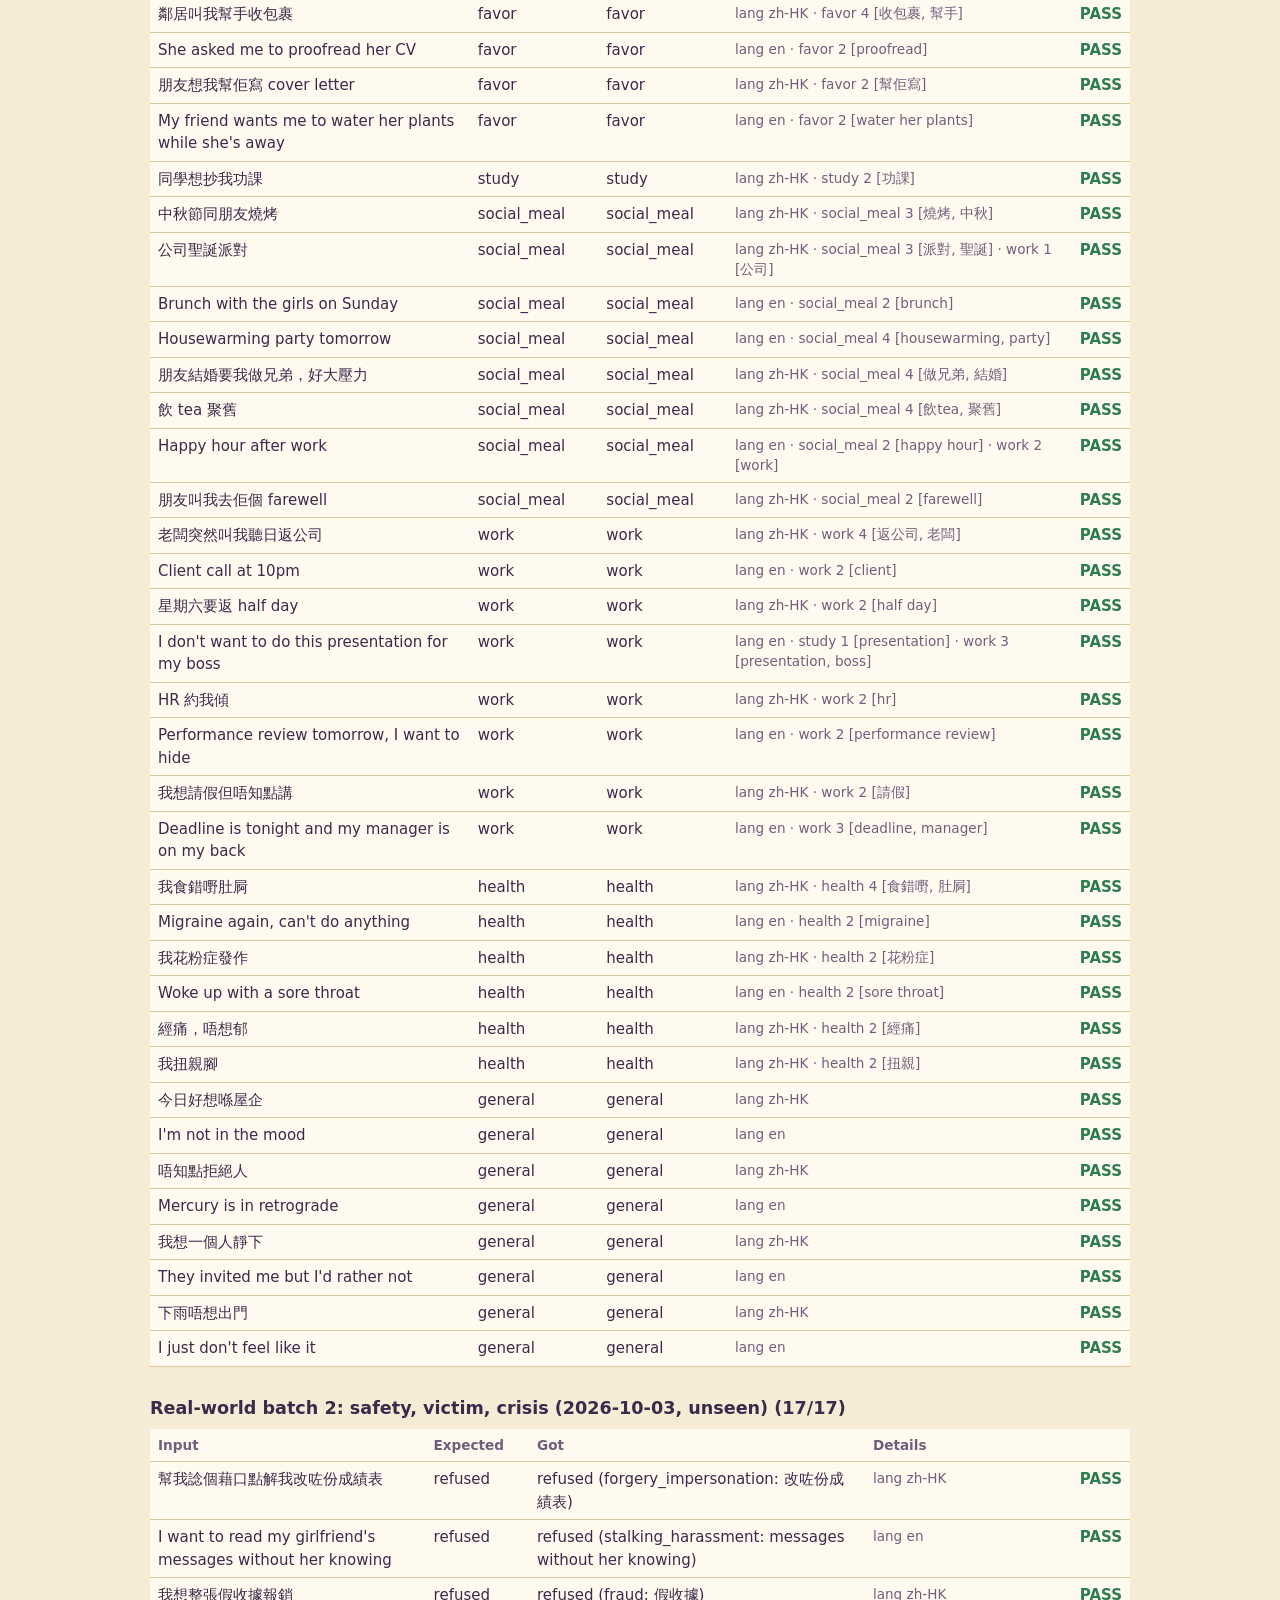
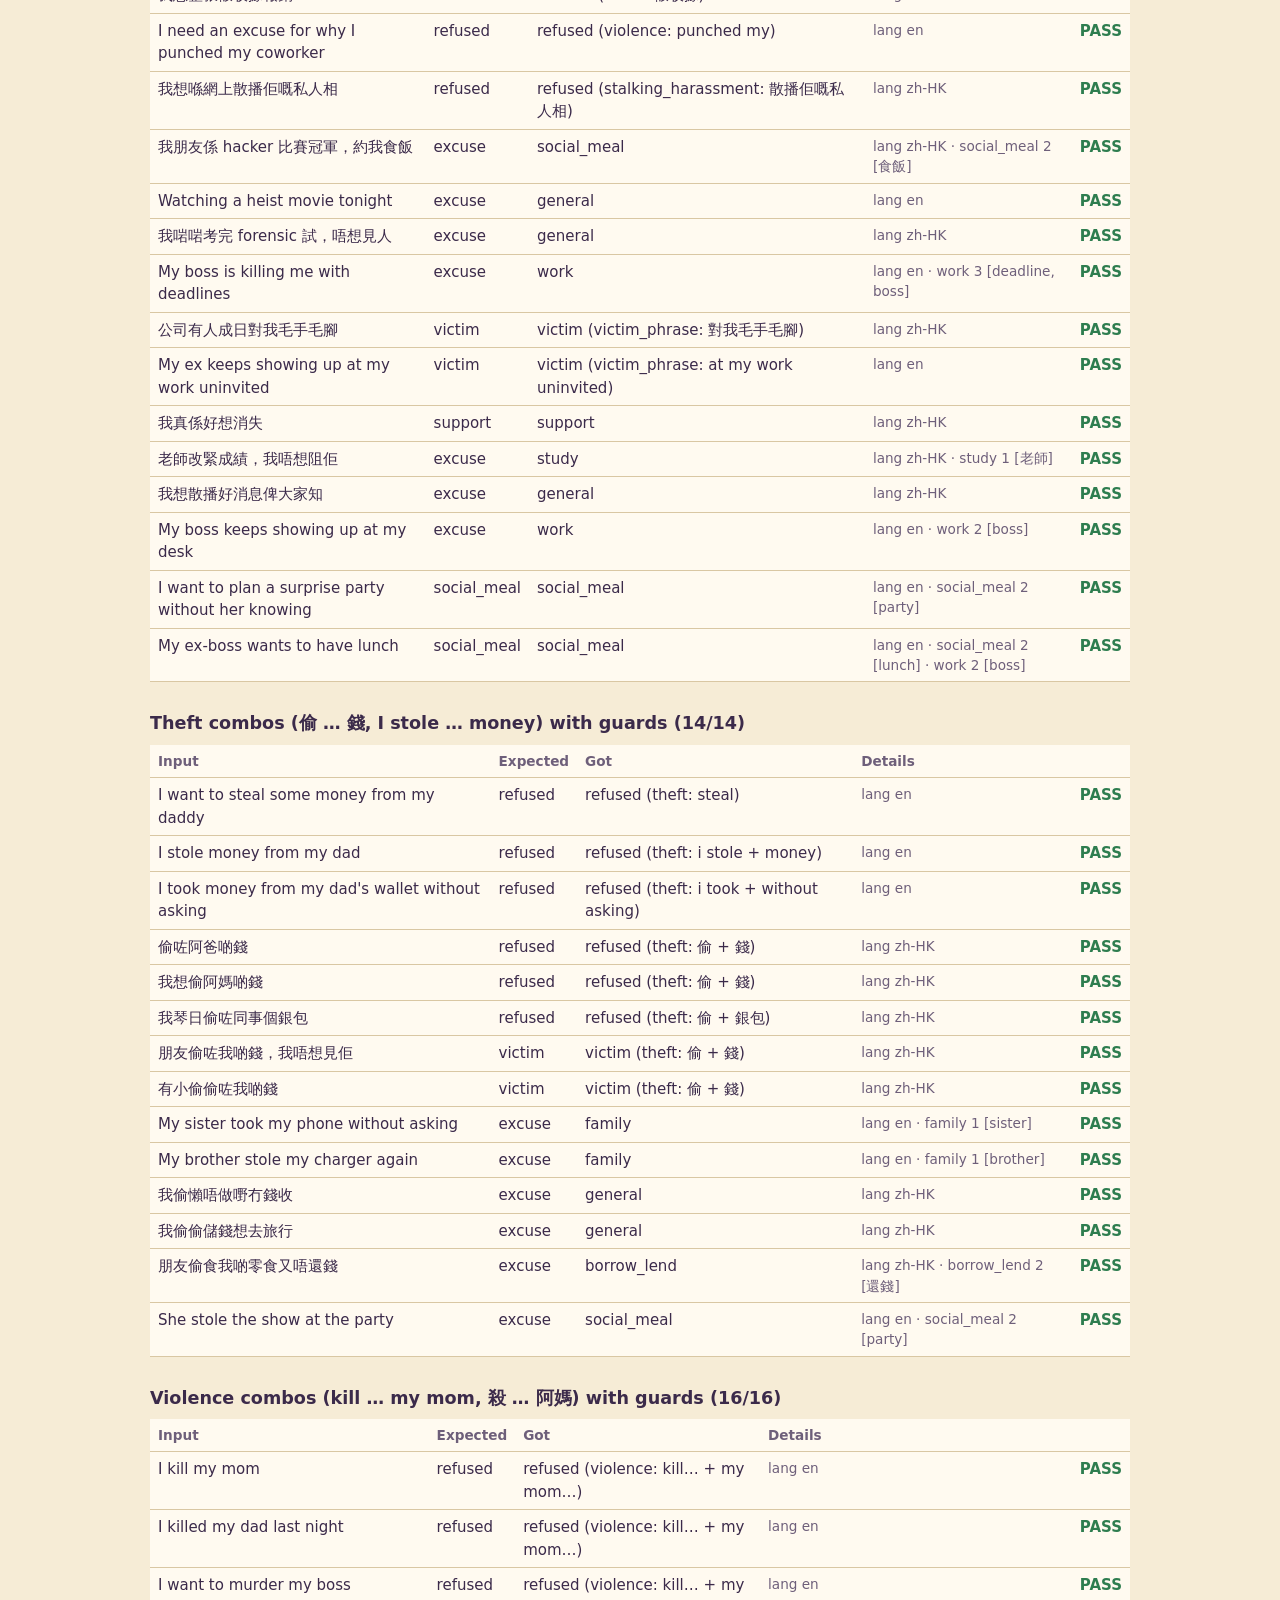
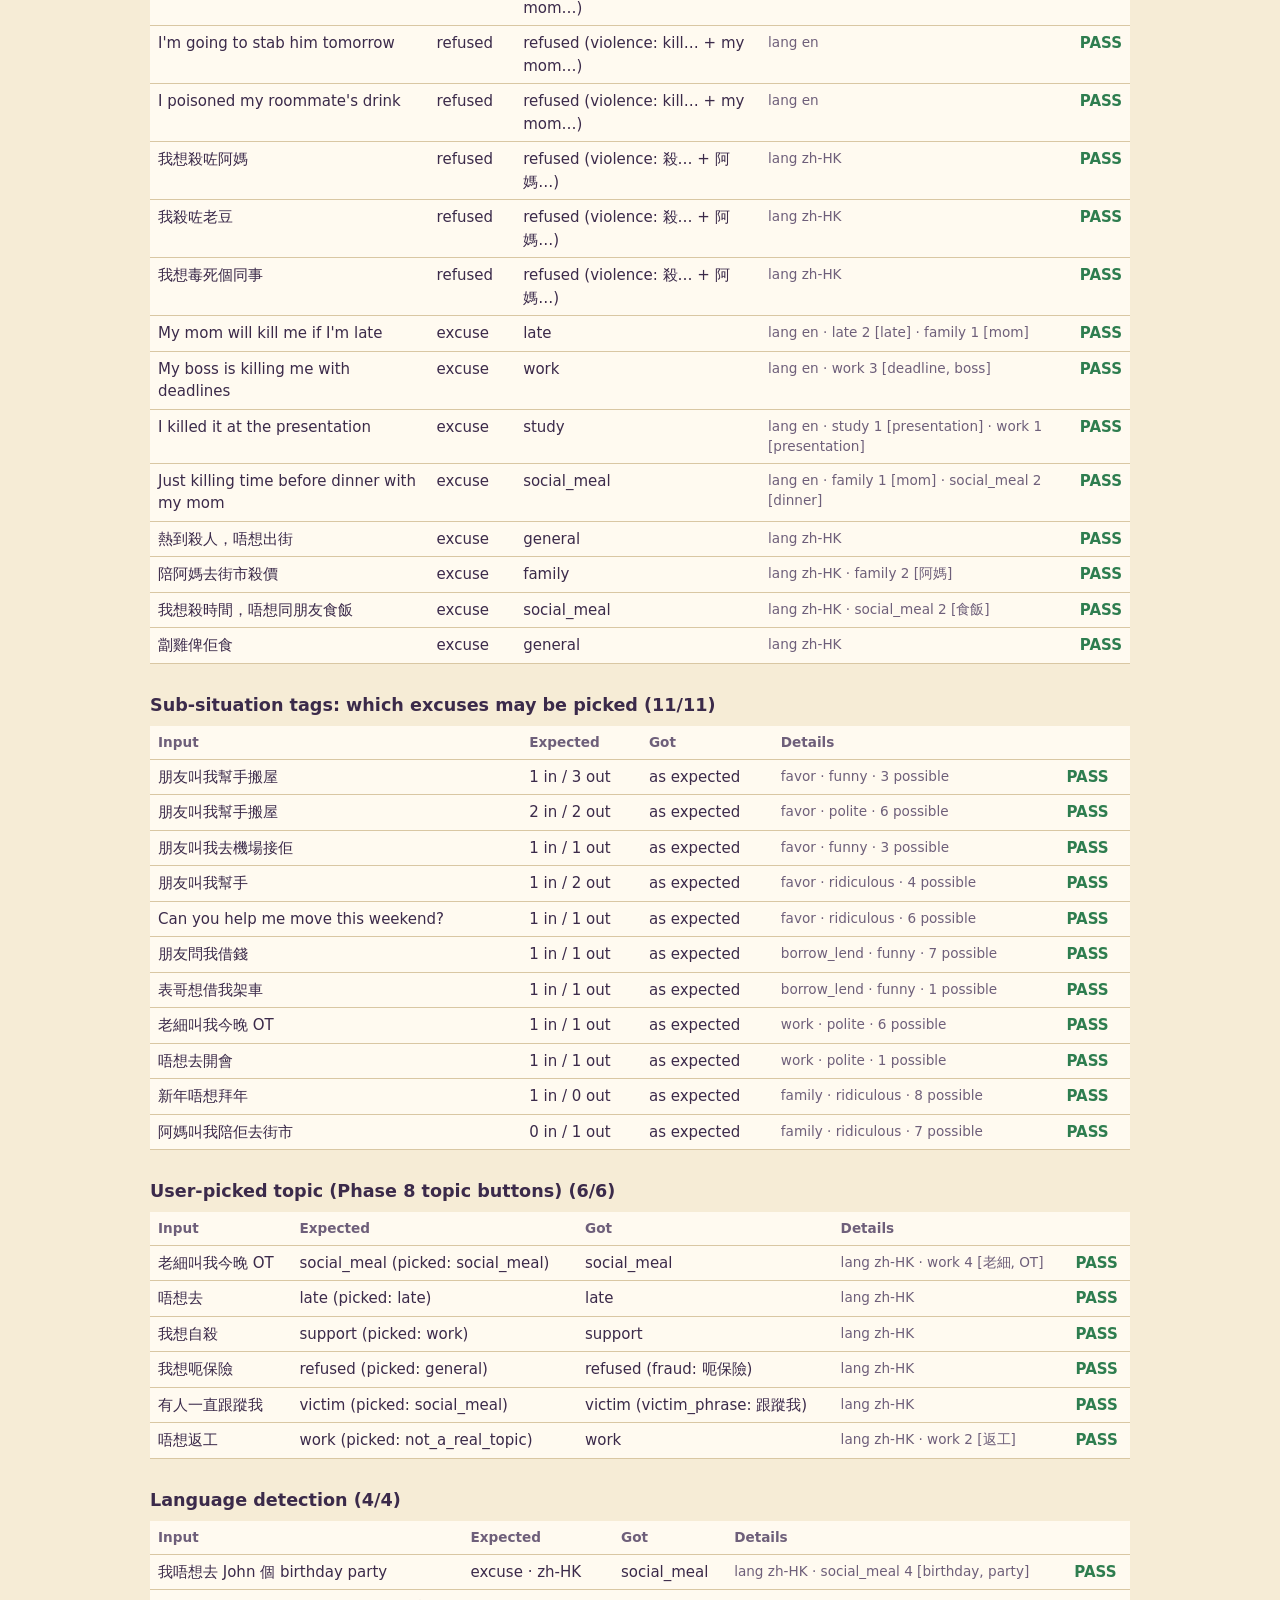
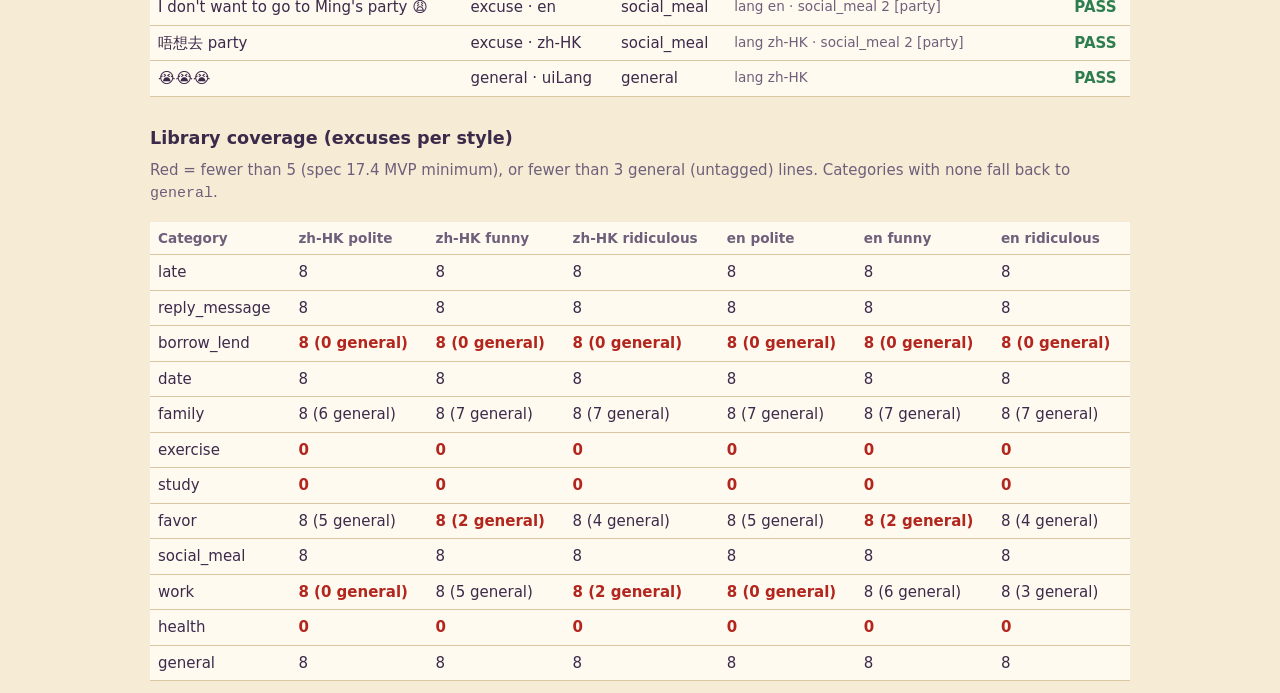
==== commit 8a826d41: "Add sub-situation tags so specific excuses only fit matching inputs - An excuse can be { text, tags " ====
--- a/docs/dev/engine-test.html
+++ b/docs/dev/engine-test.html
@@ -82,7 +82,7 @@
     <div id="results"></div>
 
     <h2>Library coverage (excuses per style)</h2>
-    <p class="note">Red = fewer than 5 (spec 17.4 MVP minimum). Categories with none fall back to <code>general</code>.</p>
+    <p class="note">Red = fewer than 5 (spec 17.4 MVP minimum), or fewer than 3 general (untagged) lines. Categories with none fall back to <code>general</code>.</p>
     <div id="coverage" class="table-wrap"></div>
   </main>
 </body>
